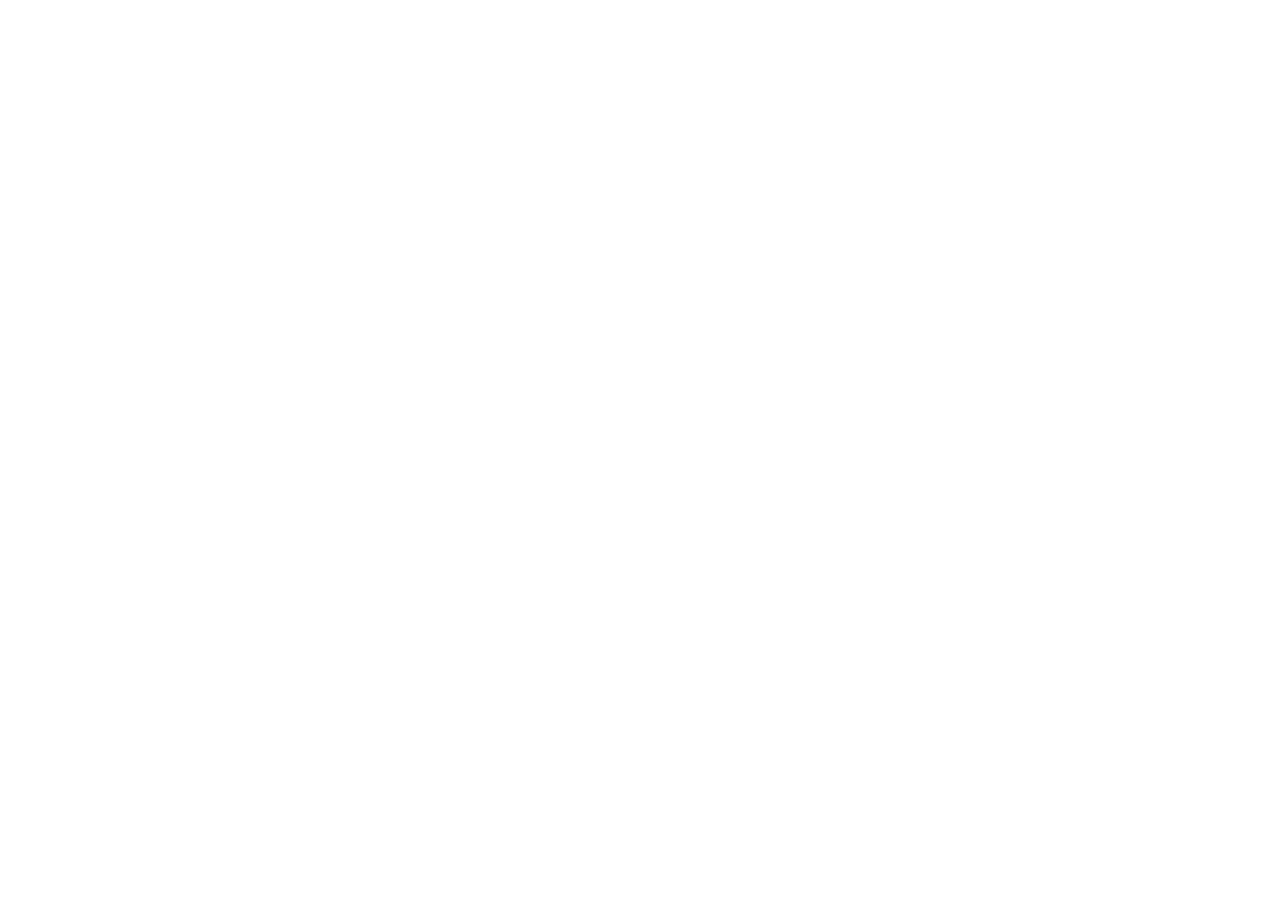
==== index.html @ 5e17927a "init project" ====
<!DOCTYPE html>
<html lang="en">
<head>
    <meta charset="UTF-8">
    <meta http-equiv="X-UA-Compatible" content="IE=edge">
    <meta name="viewport" content="width=device-width, initial-scale=1.0">
    <title>后台主页</title>
</head>
<body>
    
</body>
</html>
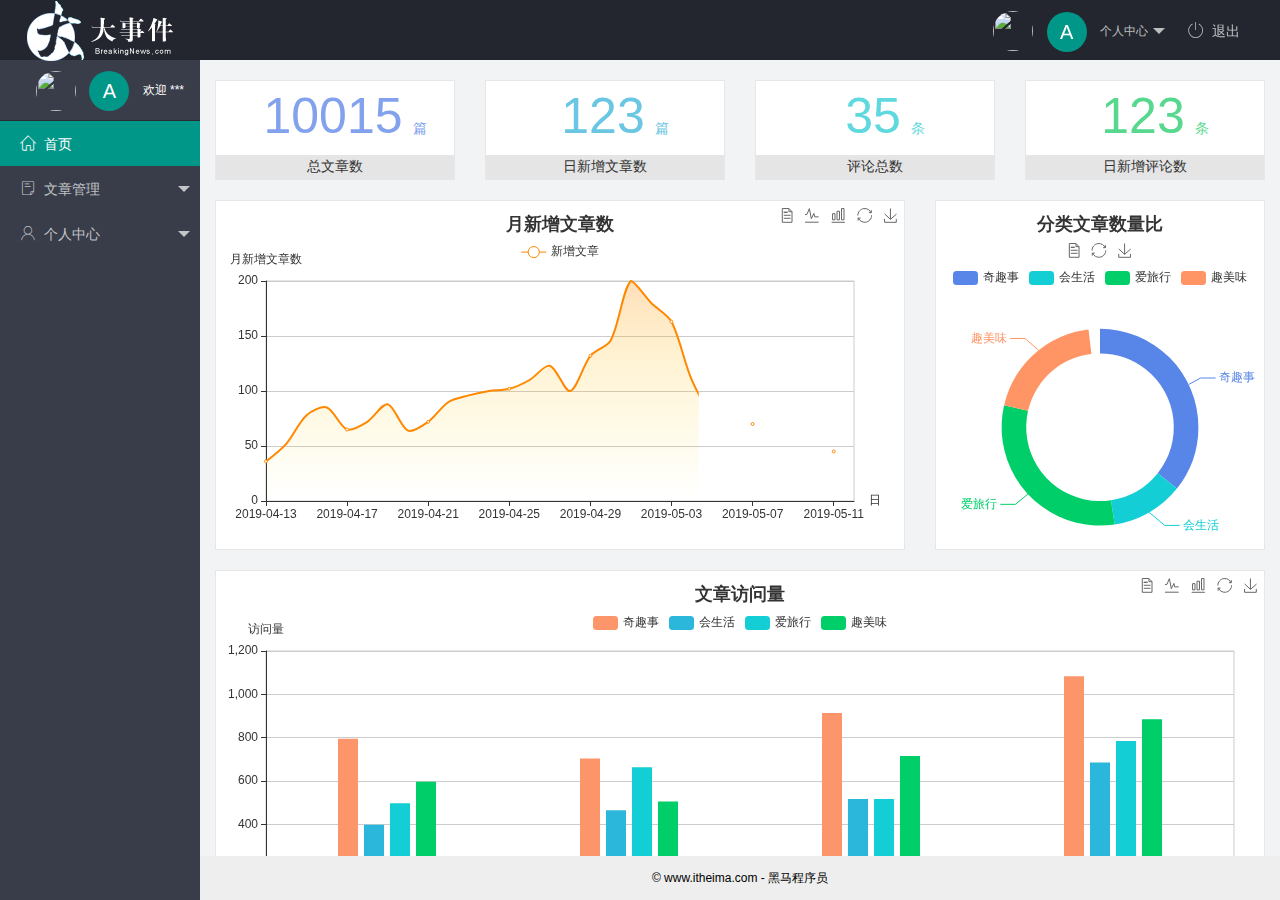
==== commit badbf81e: "!" ====
--- a/index.html
+++ b/index.html
@@ -5,8 +5,100 @@
     <meta http-equiv="X-UA-Compatible" content="IE=edge">
     <meta name="viewport" content="width=device-width, initial-scale=1.0">
     <title>后台主页</title>
+        <!-- 导入 layui 的样式表 -->
+        <link rel="stylesheet" href="/assets/lib/layui/css/layui.css" />
+        <!-- 导入第三方图标库 -->
+        <link rel="stylesheet" href="/assets/fonts/iconfont.css" />
+        <!-- 导入自己的样式表 -->
+        <link rel="stylesheet" href="/assets/css/index.css" />
 </head>
-<body>
-    
-</body>
+<body class="layui-layout-body">
+    <div class="layui-layout layui-layout-admin">
+      <div class="layui-header">
+        <div class="layui-logo">
+          <img src="/assets/images/logo.png" alt="" />
+        </div>
+        <!-- 头部区域（可配合layui已有的水平导航） -->
+        <ul class="layui-nav layui-layout-right">
+          <li class="layui-nav-item">
+            <a href="javascript:;" class="userinfo">
+              <img src="http://t.cn/RCzsdCq" class="layui-nav-img" />
+              <span class="text-avatar">A</span>
+              个人中心
+            </a>
+            <dl class="layui-nav-child">
+              <dd><a href="">基本资料</a></dd>
+              <dd><a href="">更换头像</a></dd>
+              <dd><a href="">重置密码</a></dd>
+            </dl>
+          </li>
+          <li class="layui-nav-item">
+            <a href=""><span class="iconfont icon-tuichu"></span>退出</a>
+          </li>
+        </ul>
+      </div>
+
+      <div class="layui-side layui-bg-black">
+        <div class="layui-side-scroll">
+          <div class="userinfo">
+            <img src="http://t.cn/RCzsdCq" class="layui-nav-img" />
+            <span class="text-avatar">A</span>
+            <span id="welcome">欢迎 ***</span>
+          </div>
+          <!-- 左侧导航区域（可配合layui已有的垂直导航） -->
+          <ul class="layui-nav layui-nav-tree" lay-shrink="all">
+            <li class="layui-nav-item layui-this">
+              <a href="/home/dashboard.html" target="fm"><span class="iconfont icon-home"></span>首页</a>
+            </li>
+            <li class="layui-nav-item">
+              <a class="" href="javascript:;"><span class="iconfont icon-16"></span>文章管理</a>
+              <dl class="layui-nav-child">
+                <dd>
+                  <a href="javascript:;"><i class="layui-icon layui-icon-app"></i>文章类别</a>
+                </dd>
+                <dd>
+                  <a href="javascript:;"><i class="layui-icon layui-icon-app"></i>文章列表</a>
+                </dd>
+                <dd>
+                  <a href="javascript:;"><i class="layui-icon layui-icon-app"></i>发布文章</a>
+                </dd>
+              </dl>
+            </li>
+            <li class="layui-nav-item">
+              <a href="javascript:;"><span class="iconfont icon-user"></span>个人中心</a>
+              <dl class="layui-nav-child">
+                <dd>
+                  <a href="javascript:;"><i class="layui-icon layui-icon-app"></i>基本资料</a>
+                </dd>
+                <dd>
+                  <a href="javascript:;"><i class="layui-icon layui-icon-app"></i>更换头像</a>
+                </dd>
+                <dd>
+                  <a href="javascript:;"><i class="layui-icon layui-icon-app"></i>重置密码</a>
+                </dd>
+              </dl>
+            </li>
+          </ul>
+        </div>
+      </div>
+
+      <div class="layui-body">
+        <!-- 内容主体区域 -->
+        <iframe name="fm" src="/home/dashboard.html" frameborder="0"></iframe>
+      </div>
+
+      <div class="layui-footer">
+        <!-- 底部固定区域 -->
+        © www.itheima.com - 黑马程序员
+      </div>
+    </div>
+    <!-- 导入 layui 的JS文件 -->
+    <script src="/assets/lib/layui/layui.all.js"></script>
+        <!-- 导入 jQuery -->
+        <script src="/assets/lib/jquery.js"></script>
+        <!-- 导入自己封装的 baseAPI -->
+        <script src="/assets/js/baseAPI.js"></script>
+        <!-- 导入自己的 js 文件 -->
+        <script src="/assets/js/index.js"></script>
+  </body>
 </html>--- a/assets/lib/layui/css/layui.css
+++ b/assets/lib/layui/css/layui.css
@@ -0,0 +1,2 @@
+/** layui-v2.5.5 MIT License By https://www.layui.com */
+ .layui-inline,img{display:inline-block;vertical-align:middle}h1,h2,h3,h4,h5,h6{font-weight:400}.layui-edge,.layui-header,.layui-inline,.layui-main{position:relative}.layui-body,.layui-edge,.layui-elip{overflow:hidden}.layui-btn,.layui-edge,.layui-inline,img{vertical-align:middle}.layui-btn,.layui-disabled,.layui-icon,.layui-unselect{-moz-user-select:none;-webkit-user-select:none;-ms-user-select:none}.layui-elip,.layui-form-checkbox span,.layui-form-pane .layui-form-label{text-overflow:ellipsis;white-space:nowrap}.layui-breadcrumb,.layui-tree-btnGroup{visibility:hidden}blockquote,body,button,dd,div,dl,dt,form,h1,h2,h3,h4,h5,h6,input,li,ol,p,pre,td,textarea,th,ul{margin:0;padding:0;-webkit-tap-highlight-color:rgba(0,0,0,0)}a:active,a:hover{outline:0}img{border:none}li{list-style:none}table{border-collapse:collapse;border-spacing:0}h4,h5,h6{font-size:100%}button,input,optgroup,option,select,textarea{font-family:inherit;font-size:inherit;font-style:inherit;font-weight:inherit;outline:0}pre{white-space:pre-wrap;white-space:-moz-pre-wrap;white-space:-pre-wrap;white-space:-o-pre-wrap;word-wrap:break-word}body{line-height:24px;font:14px Helvetica Neue,Helvetica,PingFang SC,Tahoma,Arial,sans-serif}hr{height:1px;margin:10px 0;border:0;clear:both}a{color:#333;text-decoration:none}a:hover{color:#777}a cite{font-style:normal;*cursor:pointer}.layui-border-box,.layui-border-box *{box-sizing:border-box}.layui-box,.layui-box *{box-sizing:content-box}.layui-clear{clear:both;*zoom:1}.layui-clear:after{content:'\20';clear:both;*zoom:1;display:block;height:0}.layui-inline{*display:inline;*zoom:1}.layui-edge{display:inline-block;width:0;height:0;border-width:6px;border-style:dashed;border-color:transparent}.layui-edge-top{top:-4px;border-bottom-color:#999;border-bottom-style:solid}.layui-edge-right{border-left-color:#999;border-left-style:solid}.layui-edge-bottom{top:2px;border-top-color:#999;border-top-style:solid}.layui-edge-left{border-right-color:#999;border-right-style:solid}.layui-disabled,.layui-disabled:hover{color:#d2d2d2!important;cursor:not-allowed!important}.layui-circle{border-radius:100%}.layui-show{display:block!important}.layui-hide{display:none!important}@font-face{font-family:layui-icon;src:url(../font/iconfont.eot?v=250);src:url(../font/iconfont.eot?v=250#iefix) format('embedded-opentype'),url(../font/iconfont.woff2?v=250) format('woff2'),url(../font/iconfont.woff?v=250) format('woff'),url(../font/iconfont.ttf?v=250) format('truetype'),url(../font/iconfont.svg?v=250#layui-icon) format('svg')}.layui-icon{font-family:layui-icon!important;font-size:16px;font-style:normal;-webkit-font-smoothing:antialiased;-moz-osx-font-smoothing:grayscale}.layui-icon-reply-fill:before{content:"\e611"}.layui-icon-set-fill:before{content:"\e614"}.layui-icon-menu-fill:before{content:"\e60f"}.layui-icon-search:before{content:"\e615"}.layui-icon-share:before{content:"\e641"}.layui-icon-set-sm:before{content:"\e620"}.layui-icon-engine:before{content:"\e628"}.layui-icon-close:before{content:"\1006"}.layui-icon-close-fill:before{content:"\1007"}.layui-icon-chart-screen:before{content:"\e629"}.layui-icon-star:before{content:"\e600"}.layui-icon-circle-dot:before{content:"\e617"}.layui-icon-chat:before{content:"\e606"}.layui-icon-release:before{content:"\e609"}.layui-icon-list:before{content:"\e60a"}.layui-icon-chart:before{content:"\e62c"}.layui-icon-ok-circle:before{content:"\1005"}.layui-icon-layim-theme:before{content:"\e61b"}.layui-icon-table:before{content:"\e62d"}.layui-icon-right:before{content:"\e602"}.layui-icon-left:before{content:"\e603"}.layui-icon-cart-simple:before{content:"\e698"}.layui-icon-face-cry:before{content:"\e69c"}.layui-icon-face-smile:before{content:"\e6af"}.layui-icon-survey:before{content:"\e6b2"}.layui-icon-tree:before{content:"\e62e"}.layui-icon-upload-circle:before{content:"\e62f"}.layui-icon-add-circle:before{content:"\e61f"}.layui-icon-download-circle:before{content:"\e601"}.layui-icon-templeate-1:before{content:"\e630"}.layui-icon-util:before{content:"\e631"}.layui-icon-face-surprised:before{content:"\e664"}.layui-icon-edit:before{content:"\e642"}.layui-icon-speaker:before{content:"\e645"}.layui-icon-down:before{content:"\e61a"}.layui-icon-file:before{content:"\e621"}.layui-icon-layouts:before{content:"\e632"}.layui-icon-rate-half:before{content:"\e6c9"}.layui-icon-add-circle-fine:before{content:"\e608"}.layui-icon-prev-circle:before{content:"\e633"}.layui-icon-read:before{content:"\e705"}.layui-icon-404:before{content:"\e61c"}.layui-icon-carousel:before{content:"\e634"}.layui-icon-help:before{content:"\e607"}.layui-icon-code-circle:before{content:"\e635"}.layui-icon-water:before{content:"\e636"}.layui-icon-username:before{content:"\e66f"}.layui-icon-find-fill:before{content:"\e670"}.layui-icon-about:before{content:"\e60b"}.layui-icon-location:before{content:"\e715"}.layui-icon-up:before{content:"\e619"}.layui-icon-pause:before{content:"\e651"}.layui-icon-date:before{content:"\e637"}.layui-icon-layim-uploadfile:before{content:"\e61d"}.layui-icon-delete:before{content:"\e640"}.layui-icon-play:before{content:"\e652"}.layui-icon-top:before{content:"\e604"}.layui-icon-friends:before{content:"\e612"}.layui-icon-refresh-3:before{content:"\e9aa"}.layui-icon-ok:before{content:"\e605"}.layui-icon-layer:before{content:"\e638"}.layui-icon-face-smile-fine:before{content:"\e60c"}.layui-icon-dollar:before{content:"\e659"}.layui-icon-group:before{content:"\e613"}.layui-icon-layim-download:before{content:"\e61e"}.layui-icon-picture-fine:before{content:"\e60d"}.layui-icon-link:before{content:"\e64c"}.layui-icon-diamond:before{content:"\e735"}.layui-icon-log:before{content:"\e60e"}.layui-icon-rate-solid:before{content:"\e67a"}.layui-icon-fonts-del:before{content:"\e64f"}.layui-icon-unlink:before{content:"\e64d"}.layui-icon-fonts-clear:before{content:"\e639"}.layui-icon-triangle-r:before{content:"\e623"}.layui-icon-circle:before{content:"\e63f"}.layui-icon-radio:before{content:"\e643"}.layui-icon-align-center:before{content:"\e647"}.layui-icon-align-right:before{content:"\e648"}.layui-icon-align-left:before{content:"\e649"}.layui-icon-loading-1:before{content:"\e63e"}.layui-icon-return:before{content:"\e65c"}.layui-icon-fonts-strong:before{content:"\e62b"}.layui-icon-upload:before{content:"\e67c"}.layui-icon-dialogue:before{content:"\e63a"}.layui-icon-video:before{content:"\e6ed"}.layui-icon-headset:before{content:"\e6fc"}.layui-icon-cellphone-fine:before{content:"\e63b"}.layui-icon-add-1:before{content:"\e654"}.layui-icon-face-smile-b:before{content:"\e650"}.layui-icon-fonts-html:before{content:"\e64b"}.layui-icon-form:before{content:"\e63c"}.layui-icon-cart:before{content:"\e657"}.layui-icon-camera-fill:before{content:"\e65d"}.layui-icon-tabs:before{content:"\e62a"}.layui-icon-fonts-code:before{content:"\e64e"}.layui-icon-fire:before{content:"\e756"}.layui-icon-set:before{content:"\e716"}.layui-icon-fonts-u:before{content:"\e646"}.layui-icon-triangle-d:before{content:"\e625"}.layui-icon-tips:before{content:"\e702"}.layui-icon-picture:before{content:"\e64a"}.layui-icon-more-vertical:before{content:"\e671"}.layui-icon-flag:before{content:"\e66c"}.layui-icon-loading:before{content:"\e63d"}.layui-icon-fonts-i:before{content:"\e644"}.layui-icon-refresh-1:before{content:"\e666"}.layui-icon-rmb:before{content:"\e65e"}.layui-icon-home:before{content:"\e68e"}.layui-icon-user:before{content:"\e770"}.layui-icon-notice:before{content:"\e667"}.layui-icon-login-weibo:before{content:"\e675"}.layui-icon-voice:before{content:"\e688"}.layui-icon-upload-drag:before{content:"\e681"}.layui-icon-login-qq:before{content:"\e676"}.layui-icon-snowflake:before{content:"\e6b1"}.layui-icon-file-b:before{content:"\e655"}.layui-icon-template:before{content:"\e663"}.layui-icon-auz:before{content:"\e672"}.layui-icon-console:before{content:"\e665"}.layui-icon-app:before{content:"\e653"}.layui-icon-prev:before{content:"\e65a"}.layui-icon-website:before{content:"\e7ae"}.layui-icon-next:before{content:"\e65b"}.layui-icon-component:before{content:"\e857"}.layui-icon-more:before{content:"\e65f"}.layui-icon-login-wechat:before{content:"\e677"}.layui-icon-shrink-right:before{content:"\e668"}.layui-icon-spread-left:before{content:"\e66b"}.layui-icon-camera:before{content:"\e660"}.layui-icon-note:before{content:"\e66e"}.layui-icon-refresh:before{content:"\e669"}.layui-icon-female:before{content:"\e661"}.layui-icon-male:before{content:"\e662"}.layui-icon-password:before{content:"\e673"}.layui-icon-senior:before{content:"\e674"}.layui-icon-theme:before{content:"\e66a"}.layui-icon-tread:before{content:"\e6c5"}.layui-icon-praise:before{content:"\e6c6"}.layui-icon-star-fill:before{content:"\e658"}.layui-icon-rate:before{content:"\e67b"}.layui-icon-template-1:before{content:"\e656"}.layui-icon-vercode:before{content:"\e679"}.layui-icon-cellphone:before{content:"\e678"}.layui-icon-screen-full:before{content:"\e622"}.layui-icon-screen-restore:before{content:"\e758"}.layui-icon-cols:before{content:"\e610"}.layui-icon-export:before{content:"\e67d"}.layui-icon-print:before{content:"\e66d"}.layui-icon-slider:before{content:"\e714"}.layui-icon-addition:before{content:"\e624"}.layui-icon-subtraction:before{content:"\e67e"}.layui-icon-service:before{content:"\e626"}.layui-icon-transfer:before{content:"\e691"}.layui-main{width:1140px;margin:0 auto}.layui-header{z-index:1000;height:60px}.layui-header a:hover{transition:all .5s;-webkit-transition:all .5s}.layui-side{position:fixed;left:0;top:0;bottom:0;z-index:999;width:200px;overflow-x:hidden}.layui-side-scroll{position:relative;width:220px;height:100%;overflow-x:hidden}.layui-body{position:absolute;left:200px;right:0;top:0;bottom:0;z-index:998;width:auto;overflow-y:auto;box-sizing:border-box}.layui-layout-body{overflow:hidden}.layui-layout-admin .layui-header{background-color:#23262E}.layui-layout-admin .layui-side{top:60px;width:200px;overflow-x:hidden}.layui-layout-admin .layui-body{position:fixed;top:60px;bottom:44px}.layui-layout-admin .layui-main{width:auto;margin:0 15px}.layui-layout-admin .layui-footer{position:fixed;left:200px;right:0;bottom:0;height:44px;line-height:44px;padding:0 15px;background-color:#eee}.layui-layout-admin .layui-logo{position:absolute;left:0;top:0;width:200px;height:100%;line-height:60px;text-align:center;color:#009688;font-size:16px}.layui-layout-admin .layui-header .layui-nav{background:0 0}.layui-layout-left{position:absolute!important;left:200px;top:0}.layui-layout-right{position:absolute!important;right:0;top:0}.layui-container{position:relative;margin:0 auto;padding:0 15px;box-sizing:border-box}.layui-fluid{position:relative;margin:0 auto;padding:0 15px}.layui-row:after,.layui-row:before{content:'';display:block;clear:both}.layui-col-lg1,.layui-col-lg10,.layui-col-lg11,.layui-col-lg12,.layui-col-lg2,.layui-col-lg3,.layui-col-lg4,.layui-col-lg5,.layui-col-lg6,.layui-col-lg7,.layui-col-lg8,.layui-col-lg9,.layui-col-md1,.layui-col-md10,.layui-col-md11,.layui-col-md12,.layui-col-md2,.layui-col-md3,.layui-col-md4,.layui-col-md5,.layui-col-md6,.layui-col-md7,.layui-col-md8,.layui-col-md9,.layui-col-sm1,.layui-col-sm10,.layui-col-sm11,.layui-col-sm12,.layui-col-sm2,.layui-col-sm3,.layui-col-sm4,.layui-col-sm5,.layui-col-sm6,.layui-col-sm7,.layui-col-sm8,.layui-col-sm9,.layui-col-xs1,.layui-col-xs10,.layui-col-xs11,.layui-col-xs12,.layui-col-xs2,.layui-col-xs3,.layui-col-xs4,.layui-col-xs5,.layui-col-xs6,.layui-col-xs7,.layui-col-xs8,.layui-col-xs9{position:relative;display:block;box-sizing:border-box}.layui-col-xs1,.layui-col-xs10,.layui-col-xs11,.layui-col-xs12,.layui-col-xs2,.layui-col-xs3,.layui-col-xs4,.layui-col-xs5,.layui-col-xs6,.layui-col-xs7,.layui-col-xs8,.layui-col-xs9{float:left}.layui-col-xs1{width:8.33333333%}.layui-col-xs2{width:16.66666667%}.layui-col-xs3{width:25%}.layui-col-xs4{width:33.33333333%}.layui-col-xs5{width:41.66666667%}.layui-col-xs6{width:50%}.layui-col-xs7{width:58.33333333%}.layui-col-xs8{width:66.66666667%}.layui-col-xs9{width:75%}.layui-col-xs10{width:83.33333333%}.layui-col-xs11{width:91.66666667%}.layui-col-xs12{width:100%}.layui-col-xs-offset1{margin-left:8.33333333%}.layui-col-xs-offset2{margin-left:16.66666667%}.layui-col-xs-offset3{margin-left:25%}.layui-col-xs-offset4{margin-left:33.33333333%}.layui-col-xs-offset5{margin-left:41.66666667%}.layui-col-xs-offset6{margin-left:50%}.layui-col-xs-offset7{margin-left:58.33333333%}.layui-col-xs-offset8{margin-left:66.66666667%}.layui-col-xs-offset9{margin-left:75%}.layui-col-xs-offset10{margin-left:83.33333333%}.layui-col-xs-offset11{margin-left:91.66666667%}.layui-col-xs-offset12{margin-left:100%}@media screen and (max-width:768px){.layui-hide-xs{display:none!important}.layui-show-xs-block{display:block!important}.layui-show-xs-inline{display:inline!important}.layui-show-xs-inline-block{display:inline-block!important}}@media screen and (min-width:768px){.layui-container{width:750px}.layui-hide-sm{display:none!important}.layui-show-sm-block{display:block!important}.layui-show-sm-inline{display:inline!important}.layui-show-sm-inline-block{display:inline-block!important}.layui-col-sm1,.layui-col-sm10,.layui-col-sm11,.layui-col-sm12,.layui-col-sm2,.layui-col-sm3,.layui-col-sm4,.layui-col-sm5,.layui-col-sm6,.layui-col-sm7,.layui-col-sm8,.layui-col-sm9{float:left}.layui-col-sm1{width:8.33333333%}.layui-col-sm2{width:16.66666667%}.layui-col-sm3{width:25%}.layui-col-sm4{width:33.33333333%}.layui-col-sm5{width:41.66666667%}.layui-col-sm6{width:50%}.layui-col-sm7{width:58.33333333%}.layui-col-sm8{width:66.66666667%}.layui-col-sm9{width:75%}.layui-col-sm10{width:83.33333333%}.layui-col-sm11{width:91.66666667%}.layui-col-sm12{width:100%}.layui-col-sm-offset1{margin-left:8.33333333%}.layui-col-sm-offset2{margin-left:16.66666667%}.layui-col-sm-offset3{margin-left:25%}.layui-col-sm-offset4{margin-left:33.33333333%}.layui-col-sm-offset5{margin-left:41.66666667%}.layui-col-sm-offset6{margin-left:50%}.layui-col-sm-offset7{margin-left:58.33333333%}.layui-col-sm-offset8{margin-left:66.66666667%}.layui-col-sm-offset9{margin-left:75%}.layui-col-sm-offset10{margin-left:83.33333333%}.layui-col-sm-offset11{margin-left:91.66666667%}.layui-col-sm-offset12{margin-left:100%}}@media screen and (min-width:992px){.layui-container{width:970px}.layui-hide-md{display:none!important}.layui-show-md-block{display:block!important}.layui-show-md-inline{display:inline!important}.layui-show-md-inline-block{display:inline-block!important}.layui-col-md1,.layui-col-md10,.layui-col-md11,.layui-col-md12,.layui-col-md2,.layui-col-md3,.layui-col-md4,.layui-col-md5,.layui-col-md6,.layui-col-md7,.layui-col-md8,.layui-col-md9{float:left}.layui-col-md1{width:8.33333333%}.layui-col-md2{width:16.66666667%}.layui-col-md3{width:25%}.layui-col-md4{width:33.33333333%}.layui-col-md5{width:41.66666667%}.layui-col-md6{width:50%}.layui-col-md7{width:58.33333333%}.layui-col-md8{width:66.66666667%}.layui-col-md9{width:75%}.layui-col-md10{width:83.33333333%}.layui-col-md11{width:91.66666667%}.layui-col-md12{width:100%}.layui-col-md-offset1{margin-left:8.33333333%}.layui-col-md-offset2{margin-left:16.66666667%}.layui-col-md-offset3{margin-left:25%}.layui-col-md-offset4{margin-left:33.33333333%}.layui-col-md-offset5{margin-left:41.66666667%}.layui-col-md-offset6{margin-left:50%}.layui-col-md-offset7{margin-left:58.33333333%}.layui-col-md-offset8{margin-left:66.66666667%}.layui-col-md-offset9{margin-left:75%}.layui-col-md-offset10{margin-left:83.33333333%}.layui-col-md-offset11{margin-left:91.66666667%}.layui-col-md-offset12{margin-left:100%}}@media screen and (min-width:1200px){.layui-container{width:1170px}.layui-hide-lg{display:none!important}.layui-show-lg-block{display:block!important}.layui-show-lg-inline{display:inline!important}.layui-show-lg-inline-block{display:inline-block!important}.layui-col-lg1,.layui-col-lg10,.layui-col-lg11,.layui-col-lg12,.layui-col-lg2,.layui-col-lg3,.layui-col-lg4,.layui-col-lg5,.layui-col-lg6,.layui-col-lg7,.layui-col-lg8,.layui-col-lg9{float:left}.layui-col-lg1{width:8.33333333%}.layui-col-lg2{width:16.66666667%}.layui-col-lg3{width:25%}.layui-col-lg4{width:33.33333333%}.layui-col-lg5{width:41.66666667%}.layui-col-lg6{width:50%}.layui-col-lg7{width:58.33333333%}.layui-col-lg8{width:66.66666667%}.layui-col-lg9{width:75%}.layui-col-lg10{width:83.33333333%}.layui-col-lg11{width:91.66666667%}.layui-col-lg12{width:100%}.layui-col-lg-offset1{margin-left:8.33333333%}.layui-col-lg-offset2{margin-left:16.66666667%}.layui-col-lg-offset3{margin-left:25%}.layui-col-lg-offset4{margin-left:33.33333333%}.layui-col-lg-offset5{margin-left:41.66666667%}.layui-col-lg-offset6{margin-left:50%}.layui-col-lg-offset7{margin-left:58.33333333%}.layui-col-lg-offset8{margin-left:66.66666667%}.layui-col-lg-offset9{margin-left:75%}.layui-col-lg-offset10{margin-left:83.33333333%}.layui-col-lg-offset11{margin-left:91.66666667%}.layui-col-lg-offset12{margin-left:100%}}.layui-col-space1{margin:-.5px}.layui-col-space1>*{padding:.5px}.layui-col-space3{margin:-1.5px}.layui-col-space3>*{padding:1.5px}.layui-col-space5{margin:-2.5px}.layui-col-space5>*{padding:2.5px}.layui-col-space8{margin:-3.5px}.layui-col-space8>*{padding:3.5px}.layui-col-space10{margin:-5px}.layui-col-space10>*{padding:5px}.layui-col-space12{margin:-6px}.layui-col-space12>*{padding:6px}.layui-col-space15{margin:-7.5px}.layui-col-space15>*{padding:7.5px}.layui-col-space18{margin:-9px}.layui-col-space18>*{padding:9px}.layui-col-space20{margin:-10px}.layui-col-space20>*{padding:10px}.layui-col-space22{margin:-11px}.layui-col-space22>*{padding:11px}.layui-col-space25{margin:-12.5px}.layui-col-space25>*{padding:12.5px}.layui-col-space30{margin:-15px}.layui-col-space30>*{padding:15px}.layui-btn,.layui-input,.layui-select,.layui-textarea,.layui-upload-button{outline:0;-webkit-appearance:none;transition:all .3s;-webkit-transition:all .3s;box-sizing:border-box}.layui-elem-quote{margin-bottom:10px;padding:15px;line-height:22px;border-left:5px solid #009688;border-radius:0 2px 2px 0;background-color:#f2f2f2}.layui-quote-nm{border-style:solid;border-width:1px 1px 1px 5px;background:0 0}.layui-elem-field{margin-bottom:10px;padding:0;border-width:1px;border-style:solid}.layui-elem-field legend{margin-left:20px;padding:0 10px;font-size:20px;font-weight:300}.layui-field-title{margin:10px 0 20px;border-width:1px 0 0}.layui-field-box{padding:10px 15px}.layui-field-title .layui-field-box{padding:10px 0}.layui-progress{position:relative;height:6px;border-radius:20px;background-color:#e2e2e2}.layui-progress-bar{position:absolute;left:0;top:0;width:0;max-width:100%;height:6px;border-radius:20px;text-align:right;background-color:#5FB878;transition:all .3s;-webkit-transition:all .3s}.layui-progress-big,.layui-progress-big .layui-progress-bar{height:18px;line-height:18px}.layui-progress-text{position:relative;top:-20px;line-height:18px;font-size:12px;color:#666}.layui-progress-big .layui-progress-text{position:static;padding:0 10px;color:#fff}.layui-collapse{border-width:1px;border-style:solid;border-radius:2px}.layui-colla-content,.layui-colla-item{border-top-width:1px;border-top-style:solid}.layui-colla-item:first-child{border-top:none}.layui-colla-title{position:relative;height:42px;line-height:42px;padding:0 15px 0 35px;color:#333;background-color:#f2f2f2;cursor:pointer;font-size:14px;overflow:hidden}.layui-colla-content{display:none;padding:10px 15px;line-height:22px;color:#666}.layui-colla-icon{position:absolute;left:15px;top:0;font-size:14px}.layui-card{margin-bottom:15px;border-radius:2px;background-color:#fff;box-shadow:0 1px 2px 0 rgba(0,0,0,.05)}.layui-card:last-child{margin-bottom:0}.layui-card-header{position:relative;height:42px;line-height:42px;padding:0 15px;border-bottom:1px solid #f6f6f6;color:#333;border-radius:2px 2px 0 0;font-size:14px}.layui-bg-black,.layui-bg-blue,.layui-bg-cyan,.layui-bg-green,.layui-bg-orange,.layui-bg-red{color:#fff!important}.layui-card-body{position:relative;padding:10px 15px;line-height:24px}.layui-card-body[pad15]{padding:15px}.layui-card-body[pad20]{padding:20px}.layui-card-body .layui-table{margin:5px 0}.layui-card .layui-tab{margin:0}.layui-panel-window{position:relative;padding:15px;border-radius:0;border-top:5px solid #E6E6E6;background-color:#fff}.layui-auxiliar-moving{position:fixed;left:0;right:0;top:0;bottom:0;width:100%;height:100%;background:0 0;z-index:9999999999}.layui-form-label,.layui-form-mid,.layui-form-select,.layui-input-block,.layui-input-inline,.layui-textarea{position:relative}.layui-bg-red{background-color:#FF5722!important}.layui-bg-orange{background-color:#FFB800!important}.layui-bg-green{background-color:#009688!important}.layui-bg-cyan{background-color:#2F4056!important}.layui-bg-blue{background-color:#1E9FFF!important}.layui-bg-black{background-color:#393D49!important}.layui-bg-gray{background-color:#eee!important;color:#666!important}.layui-badge-rim,.layui-colla-content,.layui-colla-item,.layui-collapse,.layui-elem-field,.layui-form-pane .layui-form-item[pane],.layui-form-pane .layui-form-label,.layui-input,.layui-layedit,.layui-layedit-tool,.layui-quote-nm,.layui-select,.layui-tab-bar,.layui-tab-card,.layui-tab-title,.layui-tab-title .layui-this:after,.layui-textarea{border-color:#e6e6e6}.layui-timeline-item:before,hr{background-color:#e6e6e6}.layui-text{line-height:22px;font-size:14px;color:#666}.layui-text h1,.layui-text h2,.layui-text h3{font-weight:500;color:#333}.layui-text h1{font-size:30px}.layui-text h2{font-size:24px}.layui-text h3{font-size:18px}.layui-text a:not(.layui-btn){color:#01AAED}.layui-text a:not(.layui-btn):hover{text-decoration:underline}.layui-text ul{padding:5px 0 5px 15px}.layui-text ul li{margin-top:5px;list-style-type:disc}.layui-text em,.layui-word-aux{color:#999!important;padding:0 5px!important}.layui-btn{display:inline-block;height:38px;line-height:38px;padding:0 18px;background-color:#009688;color:#fff;white-space:nowrap;text-align:center;font-size:14px;border:none;border-radius:2px;cursor:pointer}.layui-btn:hover{opacity:.8;filter:alpha(opacity=80);color:#fff}.layui-btn:active{opacity:1;filter:alpha(opacity=100)}.layui-btn+.layui-btn{margin-left:10px}.layui-btn-container{font-size:0}.layui-btn-container .layui-btn{margin-right:10px;margin-bottom:10px}.layui-btn-container .layui-btn+.layui-btn{margin-left:0}.layui-table .layui-btn-container .layui-btn{margin-bottom:9px}.layui-btn-radius{border-radius:100px}.layui-btn .layui-icon{margin-right:3px;font-size:18px;vertical-align:bottom;vertical-align:middle\9}.layui-btn-primary{border:1px solid #C9C9C9;background-color:#fff;color:#555}.layui-btn-primary:hover{border-color:#009688;color:#333}.layui-btn-normal{background-color:#1E9FFF}.layui-btn-warm{background-color:#FFB800}.layui-btn-danger{background-color:#FF5722}.layui-btn-checked{background-color:#5FB878}.layui-btn-disabled,.layui-btn-disabled:active,.layui-btn-disabled:hover{border:1px solid #e6e6e6;background-color:#FBFBFB;color:#C9C9C9;cursor:not-allowed;opacity:1}.layui-btn-lg{height:44px;line-height:44px;padding:0 25px;font-size:16px}.layui-btn-sm{height:30px;line-height:30px;padding:0 10px;font-size:12px}.layui-btn-sm i{font-size:16px!important}.layui-btn-xs{height:22px;line-height:22px;padding:0 5px;font-size:12px}.layui-btn-xs i{font-size:14px!important}.layui-btn-group{display:inline-block;vertical-align:middle;font-size:0}.layui-btn-group .layui-btn{margin-left:0!important;margin-right:0!important;border-left:1px solid rgba(255,255,255,.5);border-radius:0}.layui-btn-group .layui-btn-primary{border-left:none}.layui-btn-group .layui-btn-primary:hover{border-color:#C9C9C9;color:#009688}.layui-btn-group .layui-btn:first-child{border-left:none;border-radius:2px 0 0 2px}.layui-btn-group .layui-btn-primary:first-child{border-left:1px solid #c9c9c9}.layui-btn-group .layui-btn:last-child{border-radius:0 2px 2px 0}.layui-btn-group .layui-btn+.layui-btn{margin-left:0}.layui-btn-group+.layui-btn-group{margin-left:10px}.layui-btn-fluid{width:100%}.layui-input,.layui-select,.layui-textarea{height:38px;line-height:1.3;line-height:38px\9;border-width:1px;border-style:solid;background-color:#fff;border-radius:2px}.layui-input::-webkit-input-placeholder,.layui-select::-webkit-input-placeholder,.layui-textarea::-webkit-input-placeholder{line-height:1.3}.layui-input,.layui-textarea{display:block;width:100%;padding-left:10px}.layui-input:hover,.layui-textarea:hover{border-color:#D2D2D2!important}.layui-input:focus,.layui-textarea:focus{border-color:#C9C9C9!important}.layui-textarea{min-height:100px;height:auto;line-height:20px;padding:6px 10px;resize:vertical}.layui-select{padding:0 10px}.layui-form input[type=checkbox],.layui-form input[type=radio],.layui-form select{display:none}.layui-form [lay-ignore]{display:initial}.layui-form-item{margin-bottom:15px;clear:both;*zoom:1}.layui-form-item:after{content:'\20';clear:both;*zoom:1;display:block;height:0}.layui-form-label{float:left;display:block;padding:9px 15px;width:80px;font-weight:400;line-height:20px;text-align:right}.layui-form-label-col{display:block;float:none;padding:9px 0;line-height:20px;text-align:left}.layui-form-item .layui-inline{margin-bottom:5px;margin-right:10px}.layui-input-block{margin-left:110px;min-height:36px}.layui-input-inline{display:inline-block;vertical-align:middle}.layui-form-item .layui-input-inline{float:left;width:190px;margin-right:10px}.layui-form-text .layui-input-inline{width:auto}.layui-form-mid{float:left;display:block;padding:9px 0!important;line-height:20px;margin-right:10px}.layui-form-danger+.layui-form-select .layui-input,.layui-form-danger:focus{border-color:#FF5722!important}.layui-form-select .layui-input{padding-right:30px;cursor:pointer}.layui-form-select .layui-edge{position:absolute;right:10px;top:50%;margin-top:-3px;cursor:pointer;border-width:6px;border-top-color:#c2c2c2;border-top-style:solid;transition:all .3s;-webkit-transition:all .3s}.layui-form-select dl{display:none;position:absolute;left:0;top:42px;padding:5px 0;z-index:899;min-width:100%;border:1px solid #d2d2d2;max-height:300px;overflow-y:auto;background-color:#fff;border-radius:2px;box-shadow:0 2px 4px rgba(0,0,0,.12);box-sizing:border-box}.layui-form-select dl dd,.layui-form-select dl dt{padding:0 10px;line-height:36px;white-space:nowrap;overflow:hidden;text-overflow:ellipsis}.layui-form-select dl dt{font-size:12px;color:#999}.layui-form-select dl dd{cursor:pointer}.layui-form-select dl dd:hover{background-color:#f2f2f2;-webkit-transition:.5s all;transition:.5s all}.layui-form-select .layui-select-group dd{padding-left:20px}.layui-form-select dl dd.layui-select-tips{padding-left:10px!important;color:#999}.layui-form-select dl dd.layui-this{background-color:#5FB878;color:#fff}.layui-form-checkbox,.layui-form-select dl dd.layui-disabled{background-color:#fff}.layui-form-selected dl{display:block}.layui-form-checkbox,.layui-form-checkbox *,.layui-form-switch{display:inline-block;vertical-align:middle}.layui-form-selected .layui-edge{margin-top:-9px;-webkit-transform:rotate(180deg);transform:rotate(180deg);margin-top:-3px\9}:root .layui-form-selected .layui-edge{margin-top:-9px\0/IE9}.layui-form-selectup dl{top:auto;bottom:42px}.layui-select-none{margin:5px 0;text-align:center;color:#999}.layui-select-disabled .layui-disabled{border-color:#eee!important}.layui-select-disabled .layui-edge{border-top-color:#d2d2d2}.layui-form-checkbox{position:relative;height:30px;line-height:30px;margin-right:10px;padding-right:30px;cursor:pointer;font-size:0;-webkit-transition:.1s linear;transition:.1s linear;box-sizing:border-box}.layui-form-checkbox span{padding:0 10px;height:100%;font-size:14px;border-radius:2px 0 0 2px;background-color:#d2d2d2;color:#fff;overflow:hidden}.layui-form-checkbox:hover span{background-color:#c2c2c2}.layui-form-checkbox i{position:absolute;right:0;top:0;width:30px;height:28px;border:1px solid #d2d2d2;border-left:none;border-radius:0 2px 2px 0;color:#fff;font-size:20px;text-align:center}.layui-form-checkbox:hover i{border-color:#c2c2c2;color:#c2c2c2}.layui-form-checked,.layui-form-checked:hover{border-color:#5FB878}.layui-form-checked span,.layui-form-checked:hover span{background-color:#5FB878}.layui-form-checked i,.layui-form-checked:hover i{color:#5FB878}.layui-form-item .layui-form-checkbox{margin-top:4px}.layui-form-checkbox[lay-skin=primary]{height:auto!important;line-height:normal!important;min-width:18px;min-height:18px;border:none!important;margin-right:0;padding-left:28px;padding-right:0;background:0 0}.layui-form-checkbox[lay-skin=primary] span{padding-left:0;padding-right:15px;line-height:18px;background:0 0;color:#666}.layui-form-checkbox[lay-skin=primary] i{right:auto;left:0;width:16px;height:16px;line-height:16px;border:1px solid #d2d2d2;font-size:12px;border-radius:2px;background-color:#fff;-webkit-transition:.1s linear;transition:.1s linear}.layui-form-checkbox[lay-skin=primary]:hover i{border-color:#5FB878;color:#fff}.layui-form-checked[lay-skin=primary] i{border-color:#5FB878!important;background-color:#5FB878;color:#fff}.layui-checkbox-disbaled[lay-skin=primary] span{background:0 0!important;color:#c2c2c2}.layui-checkbox-disbaled[lay-skin=primary]:hover i{border-color:#d2d2d2}.layui-form-item .layui-form-checkbox[lay-skin=primary]{margin-top:10px}.layui-form-switch{position:relative;height:22px;line-height:22px;min-width:35px;padding:0 5px;margin-top:8px;border:1px solid #d2d2d2;border-radius:20px;cursor:pointer;background-color:#fff;-webkit-transition:.1s linear;transition:.1s linear}.layui-form-switch i{position:absolute;left:5px;top:3px;width:16px;height:16px;border-radius:20px;background-color:#d2d2d2;-webkit-transition:.1s linear;transition:.1s linear}.layui-form-switch em{position:relative;top:0;width:25px;margin-left:21px;padding:0!important;text-align:center!important;color:#999!important;font-style:normal!important;font-size:12px}.layui-form-onswitch{border-color:#5FB878;background-color:#5FB878}.layui-checkbox-disbaled,.layui-checkbox-disbaled i{border-color:#e2e2e2!important}.layui-form-onswitch i{left:100%;margin-left:-21px;background-color:#fff}.layui-form-onswitch em{margin-left:5px;margin-right:21px;color:#fff!important}.layui-checkbox-disbaled span{background-color:#e2e2e2!important}.layui-checkbox-disbaled:hover i{color:#fff!important}[lay-radio]{display:none}.layui-form-radio,.layui-form-radio *{display:inline-block;vertical-align:middle}.layui-form-radio{line-height:28px;margin:6px 10px 0 0;padding-right:10px;cursor:pointer;font-size:0}.layui-form-radio *{font-size:14px}.layui-form-radio>i{margin-right:8px;font-size:22px;color:#c2c2c2}.layui-form-radio>i:hover,.layui-form-radioed>i{color:#5FB878}.layui-radio-disbaled>i{color:#e2e2e2!important}.layui-form-pane .layui-form-label{width:110px;padding:8px 15px;height:38px;line-height:20px;border-width:1px;border-style:solid;border-radius:2px 0 0 2px;text-align:center;background-color:#FBFBFB;overflow:hidden;box-sizing:border-box}.layui-form-pane .layui-input-inline{margin-left:-1px}.layui-form-pane .layui-input-block{margin-left:110px;left:-1px}.layui-form-pane .layui-input{border-radius:0 2px 2px 0}.layui-form-pane .layui-form-text .layui-form-label{float:none;width:100%;border-radius:2px;box-sizing:border-box;text-align:left}.layui-form-pane .layui-form-text .layui-input-inline{display:block;margin:0;top:-1px;clear:both}.layui-form-pane .layui-form-text .layui-input-block{margin:0;left:0;top:-1px}.layui-form-pane .layui-form-text .layui-textarea{min-height:100px;border-radius:0 0 2px 2px}.layui-form-pane .layui-form-checkbox{margin:4px 0 4px 10px}.layui-form-pane .layui-form-radio,.layui-form-pane .layui-form-switch{margin-top:6px;margin-left:10px}.layui-form-pane .layui-form-item[pane]{position:relative;border-width:1px;border-style:solid}.layui-form-pane .layui-form-item[pane] .layui-form-label{position:absolute;left:0;top:0;height:100%;border-width:0 1px 0 0}.layui-form-pane .layui-form-item[pane] .layui-input-inline{margin-left:110px}@media screen and (max-width:450px){.layui-form-item .layui-form-label{text-overflow:ellipsis;overflow:hidden;white-space:nowrap}.layui-form-item .layui-inline{display:block;margin-right:0;margin-bottom:20px;clear:both}.layui-form-item .layui-inline:after{content:'\20';clear:both;display:block;height:0}.layui-form-item .layui-input-inline{display:block;float:none;left:-3px;width:auto;margin:0 0 10px 112px}.layui-form-item .layui-input-inline+.layui-form-mid{margin-left:110px;top:-5px;padding:0}.layui-form-item .layui-form-checkbox{margin-right:5px;margin-bottom:5px}}.layui-layedit{border-width:1px;border-style:solid;border-radius:2px}.layui-layedit-tool{padding:3px 5px;border-bottom-width:1px;border-bottom-style:solid;font-size:0}.layedit-tool-fixed{position:fixed;top:0;border-top:1px solid #e2e2e2}.layui-layedit-tool .layedit-tool-mid,.layui-layedit-tool .layui-icon{display:inline-block;vertical-align:middle;text-align:center;font-size:14px}.layui-layedit-tool .layui-icon{position:relative;width:32px;height:30px;line-height:30px;margin:3px 5px;color:#777;cursor:pointer;border-radius:2px}.layui-layedit-tool .layui-icon:hover{color:#393D49}.layui-layedit-tool .layui-icon:active{color:#000}.layui-layedit-tool .layedit-tool-active{background-color:#e2e2e2;color:#000}.layui-layedit-tool .layui-disabled,.layui-layedit-tool .layui-disabled:hover{color:#d2d2d2;cursor:not-allowed}.layui-layedit-tool .layedit-tool-mid{width:1px;height:18px;margin:0 10px;background-color:#d2d2d2}.layedit-tool-html{width:50px!important;font-size:30px!important}.layedit-tool-b,.layedit-tool-code,.layedit-tool-help{font-size:16px!important}.layedit-tool-d,.layedit-tool-face,.layedit-tool-image,.layedit-tool-unlink{font-size:18px!important}.layedit-tool-image input{position:absolute;font-size:0;left:0;top:0;width:100%;height:100%;opacity:.01;filter:Alpha(opacity=1);cursor:pointer}.layui-layedit-iframe iframe{display:block;width:100%}#LAY_layedit_code{overflow:hidden}.layui-laypage{display:inline-block;*display:inline;*zoom:1;vertical-align:middle;margin:10px 0;font-size:0}.layui-laypage>a:first-child,.layui-laypage>a:first-child em{border-radius:2px 0 0 2px}.layui-laypage>a:last-child,.layui-laypage>a:last-child em{border-radius:0 2px 2px 0}.layui-laypage>:first-child{margin-left:0!important}.layui-laypage>:last-child{margin-right:0!important}.layui-laypage a,.layui-laypage button,.layui-laypage input,.layui-laypage select,.layui-laypage span{border:1px solid #e2e2e2}.layui-laypage a,.layui-laypage span{display:inline-block;*display:inline;*zoom:1;vertical-align:middle;padding:0 15px;height:28px;line-height:28px;margin:0 -1px 5px 0;background-color:#fff;color:#333;font-size:12px}.layui-flow-more a *,.layui-laypage input,.layui-table-view select[lay-ignore]{display:inline-block}.layui-laypage a:hover{color:#009688}.layui-laypage em{font-style:normal}.layui-laypage .layui-laypage-spr{color:#999;font-weight:700}.layui-laypage a{text-decoration:none}.layui-laypage .layui-laypage-curr{position:relative}.layui-laypage .layui-laypage-curr em{position:relative;color:#fff}.layui-laypage .layui-laypage-curr .layui-laypage-em{position:absolute;left:-1px;top:-1px;padding:1px;width:100%;height:100%;background-color:#009688}.layui-laypage-em{border-radius:2px}.layui-laypage-next em,.layui-laypage-prev em{font-family:Sim sun;font-size:16px}.layui-laypage .layui-laypage-count,.layui-laypage .layui-laypage-limits,.layui-laypage .layui-laypage-refresh,.layui-laypage .layui-laypage-skip{margin-left:10px;margin-right:10px;padding:0;border:none}.layui-laypage .layui-laypage-limits,.layui-laypage .layui-laypage-refresh{vertical-align:top}.layui-laypage .layui-laypage-refresh i{font-size:18px;cursor:pointer}.layui-laypage select{height:22px;padding:3px;border-radius:2px;cursor:pointer}.layui-laypage .layui-laypage-skip{height:30px;line-height:30px;color:#999}.layui-laypage button,.layui-laypage input{height:30px;line-height:30px;border-radius:2px;vertical-align:top;background-color:#fff;box-sizing:border-box}.layui-laypage input{width:40px;margin:0 10px;padding:0 3px;text-align:center}.layui-laypage input:focus,.layui-laypage select:focus{border-color:#009688!important}.layui-laypage button{margin-left:10px;padding:0 10px;cursor:pointer}.layui-table,.layui-table-view{margin:10px 0}.layui-flow-more{margin:10px 0;text-align:center;color:#999;font-size:14px}.layui-flow-more a{height:32px;line-height:32px}.layui-flow-more a *{vertical-align:top}.layui-flow-more a cite{padding:0 20px;border-radius:3px;background-color:#eee;color:#333;font-style:normal}.layui-flow-more a cite:hover{opacity:.8}.layui-flow-more a i{font-size:30px;color:#737383}.layui-table{width:100%;background-color:#fff;color:#666}.layui-table tr{transition:all .3s;-webkit-transition:all .3s}.layui-table th{text-align:left;font-weight:400}.layui-table tbody tr:hover,.layui-table thead tr,.layui-table-click,.layui-table-header,.layui-table-hover,.layui-table-mend,.layui-table-patch,.layui-table-tool,.layui-table-total,.layui-table-total tr,.layui-table[lay-even] tr:nth-child(even){background-color:#f2f2f2}.layui-table td,.layui-table th,.layui-table-col-set,.layui-table-fixed-r,.layui-table-grid-down,.layui-table-header,.layui-table-page,.layui-table-tips-main,.layui-table-tool,.layui-table-total,.layui-table-view,.layui-table[lay-skin=line],.layui-table[lay-skin=row]{border-width:1px;border-style:solid;border-color:#e6e6e6}.layui-table td,.layui-table th{position:relative;padding:9px 15px;min-height:20px;line-height:20px;font-size:14px}.layui-table[lay-skin=line] td,.layui-table[lay-skin=line] th{border-width:0 0 1px}.layui-table[lay-skin=row] td,.layui-table[lay-skin=row] th{border-width:0 1px 0 0}.layui-table[lay-skin=nob] td,.layui-table[lay-skin=nob] th{border:none}.layui-table img{max-width:100px}.layui-table[lay-size=lg] td,.layui-table[lay-size=lg] th{padding:15px 30px}.layui-table-view .layui-table[lay-size=lg] .layui-table-cell{height:40px;line-height:40px}.layui-table[lay-size=sm] td,.layui-table[lay-size=sm] th{font-size:12px;padding:5px 10px}.layui-table-view .layui-table[lay-size=sm] .layui-table-cell{height:20px;line-height:20px}.layui-table[lay-data]{display:none}.layui-table-box{position:relative;overflow:hidden}.layui-table-view .layui-table{position:relative;width:auto;margin:0}.layui-table-view .layui-table[lay-skin=line]{border-width:0 1px 0 0}.layui-table-view .layui-table[lay-skin=row]{border-width:0 0 1px}.layui-table-view .layui-table td,.layui-table-view .layui-table th{padding:5px 0;border-top:none;border-left:none}.layui-table-view .layui-table th.layui-unselect .layui-table-cell span{cursor:pointer}.layui-table-view .layui-table td{cursor:default}.layui-table-view .layui-table td[data-edit=text]{cursor:text}.layui-table-view .layui-form-checkbox[lay-skin=primary] i{width:18px;height:18px}.layui-table-view .layui-form-radio{line-height:0;padding:0}.layui-table-view .layui-form-radio>i{margin:0;font-size:20px}.layui-table-init{position:absolute;left:0;top:0;width:100%;height:100%;text-align:center;z-index:110}.layui-table-init .layui-icon{position:absolute;left:50%;top:50%;margin:-15px 0 0 -15px;font-size:30px;color:#c2c2c2}.layui-table-header{border-width:0 0 1px;overflow:hidden}.layui-table-header .layui-table{margin-bottom:-1px}.layui-table-tool .layui-inline[lay-event]{position:relative;width:26px;height:26px;padding:5px;line-height:16px;margin-right:10px;text-align:center;color:#333;border:1px solid #ccc;cursor:pointer;-webkit-transition:.5s all;transition:.5s all}.layui-table-tool .layui-inline[lay-event]:hover{border:1px solid #999}.layui-table-tool-temp{padding-right:120px}.layui-table-tool-self{position:absolute;right:17px;top:10px}.layui-table-tool .layui-table-tool-self .layui-inline[lay-event]{margin:0 0 0 10px}.layui-table-tool-panel{position:absolute;top:29px;left:-1px;padding:5px 0;min-width:150px;min-height:40px;border:1px solid #d2d2d2;text-align:left;overflow-y:auto;background-color:#fff;box-shadow:0 2px 4px rgba(0,0,0,.12)}.layui-table-cell,.layui-table-tool-panel li{overflow:hidden;text-overflow:ellipsis;white-space:nowrap}.layui-table-tool-panel li{padding:0 10px;line-height:30px;-webkit-transition:.5s all;transition:.5s all}.layui-table-tool-panel li .layui-form-checkbox[lay-skin=primary]{width:100%;padding-left:28px}.layui-table-tool-panel li:hover{background-color:#f2f2f2}.layui-table-tool-panel li .layui-form-checkbox[lay-skin=primary] i{position:absolute;left:0;top:0}.layui-table-tool-panel li .layui-form-checkbox[lay-skin=primary] span{padding:0}.layui-table-tool .layui-table-tool-self .layui-table-tool-panel{left:auto;right:-1px}.layui-table-col-set{position:absolute;right:0;top:0;width:20px;height:100%;border-width:0 0 0 1px;background-color:#fff}.layui-table-sort{width:10px;height:20px;margin-left:5px;cursor:pointer!important}.layui-table-sort .layui-edge{position:absolute;left:5px;border-width:5px}.layui-table-sort .layui-table-sort-asc{top:3px;border-top:none;border-bottom-style:solid;border-bottom-color:#b2b2b2}.layui-table-sort .layui-table-sort-asc:hover{border-bottom-color:#666}.layui-table-sort .layui-table-sort-desc{bottom:5px;border-bottom:none;border-top-style:solid;border-top-color:#b2b2b2}.layui-table-sort .layui-table-sort-desc:hover{border-top-color:#666}.layui-table-sort[lay-sort=asc] .layui-table-sort-asc{border-bottom-color:#000}.layui-table-sort[lay-sort=desc] .layui-table-sort-desc{border-top-color:#000}.layui-table-cell{height:28px;line-height:28px;padding:0 15px;position:relative;box-sizing:border-box}.layui-table-cell .layui-form-checkbox[lay-skin=primary]{top:-1px;padding:0}.layui-table-cell .layui-table-link{color:#01AAED}.laytable-cell-checkbox,.laytable-cell-numbers,.laytable-cell-radio,.laytable-cell-space{padding:0;text-align:center}.layui-table-body{position:relative;overflow:auto;margin-right:-1px;margin-bottom:-1px}.layui-table-body .layui-none{line-height:26px;padding:15px;text-align:center;color:#999}.layui-table-fixed{position:absolute;left:0;top:0;z-index:101}.layui-table-fixed .layui-table-body{overflow:hidden}.layui-table-fixed-l{box-shadow:0 -1px 8px rgba(0,0,0,.08)}.layui-table-fixed-r{left:auto;right:-1px;border-width:0 0 0 1px;box-shadow:-1px 0 8px rgba(0,0,0,.08)}.layui-table-fixed-r .layui-table-header{position:relative;overflow:visible}.layui-table-mend{position:absolute;right:-49px;top:0;height:100%;width:50px}.layui-table-tool{position:relative;z-index:890;width:100%;min-height:50px;line-height:30px;padding:10px 15px;border-width:0 0 1px}.layui-table-tool .layui-btn-container{margin-bottom:-10px}.layui-table-page,.layui-table-total{border-width:1px 0 0;margin-bottom:-1px;overflow:hidden}.layui-table-page{position:relative;width:100%;padding:7px 7px 0;height:41px;font-size:12px;white-space:nowrap}.layui-table-page>div{height:26px}.layui-table-page .layui-laypage{margin:0}.layui-table-page .layui-laypage a,.layui-table-page .layui-laypage span{height:26px;line-height:26px;margin-bottom:10px;border:none;background:0 0}.layui-table-page .layui-laypage a,.layui-table-page .layui-laypage span.layui-laypage-curr{padding:0 12px}.layui-table-page .layui-laypage span{margin-left:0;padding:0}.layui-table-page .layui-laypage .layui-laypage-prev{margin-left:-7px!important}.layui-table-page .layui-laypage .layui-laypage-curr .layui-laypage-em{left:0;top:0;padding:0}.layui-table-page .layui-laypage button,.layui-table-page .layui-laypage input{height:26px;line-height:26px}.layui-table-page .layui-laypage input{width:40px}.layui-table-page .layui-laypage button{padding:0 10px}.layui-table-page select{height:18px}.layui-table-patch .layui-table-cell{padding:0;width:30px}.layui-table-edit{position:absolute;left:0;top:0;width:100%;height:100%;padding:0 14px 1px;border-radius:0;box-shadow:1px 1px 20px rgba(0,0,0,.15)}.layui-table-edit:focus{border-color:#5FB878!important}select.layui-table-edit{padding:0 0 0 10px;border-color:#C9C9C9}.layui-table-view .layui-form-checkbox,.layui-table-view .layui-form-radio,.layui-table-view .layui-form-switch{top:0;margin:0;box-sizing:content-box}.layui-table-view .layui-form-checkbox{top:-1px;height:26px;line-height:26px}.layui-table-view .layui-form-checkbox i{height:26px}.layui-table-grid .layui-table-cell{overflow:visible}.layui-table-grid-down{position:absolute;top:0;right:0;width:26px;height:100%;padding:5px 0;border-width:0 0 0 1px;text-align:center;background-color:#fff;color:#999;cursor:pointer}.layui-table-grid-down .layui-icon{position:absolute;top:50%;left:50%;margin:-8px 0 0 -8px}.layui-table-grid-down:hover{background-color:#fbfbfb}body .layui-table-tips .layui-layer-content{background:0 0;padding:0;box-shadow:0 1px 6px rgba(0,0,0,.12)}.layui-table-tips-main{margin:-44px 0 0 -1px;max-height:150px;padding:8px 15px;font-size:14px;overflow-y:scroll;background-color:#fff;color:#666}.layui-table-tips-c{position:absolute;right:-3px;top:-13px;width:20px;height:20px;padding:3px;cursor:pointer;background-color:#666;border-radius:50%;color:#fff}.layui-table-tips-c:hover{background-color:#777}.layui-table-tips-c:before{position:relative;right:-2px}.layui-upload-file{display:none!important;opacity:.01;filter:Alpha(opacity=1)}.layui-upload-drag,.layui-upload-form,.layui-upload-wrap{display:inline-block}.layui-upload-list{margin:10px 0}.layui-upload-choose{padding:0 10px;color:#999}.layui-upload-drag{position:relative;padding:30px;border:1px dashed #e2e2e2;background-color:#fff;text-align:center;cursor:pointer;color:#999}.layui-upload-drag .layui-icon{font-size:50px;color:#009688}.layui-upload-drag[lay-over]{border-color:#009688}.layui-upload-iframe{position:absolute;width:0;height:0;border:0;visibility:hidden}.layui-upload-wrap{position:relative;vertical-align:middle}.layui-upload-wrap .layui-upload-file{display:block!important;position:absolute;left:0;top:0;z-index:10;font-size:100px;width:100%;height:100%;opacity:.01;filter:Alpha(opacity=1);cursor:pointer}.layui-transfer-active,.layui-transfer-box{display:inline-block;vertical-align:middle}.layui-transfer-box,.layui-transfer-header,.layui-transfer-search{border-width:0;border-style:solid;border-color:#e6e6e6}.layui-transfer-box{position:relative;border-width:1px;width:200px;height:360px;border-radius:2px;background-color:#fff}.layui-transfer-box .layui-form-checkbox{width:100%;margin:0!important}.layui-transfer-header{height:38px;line-height:38px;padding:0 10px;border-bottom-width:1px}.layui-transfer-search{position:relative;padding:10px;border-bottom-width:1px}.layui-transfer-search .layui-input{height:32px;padding-left:30px;font-size:12px}.layui-transfer-search .layui-icon-search{position:absolute;left:20px;top:50%;margin-top:-8px;color:#666}.layui-transfer-active{margin:0 15px}.layui-transfer-active .layui-btn{display:block;margin:0;padding:0 15px;background-color:#5FB878;border-color:#5FB878;color:#fff}.layui-transfer-active .layui-btn-disabled{background-color:#FBFBFB;border-color:#e6e6e6;color:#C9C9C9}.layui-transfer-active .layui-btn:first-child{margin-bottom:15px}.layui-transfer-active .layui-btn .layui-icon{margin:0;font-size:14px!important}.layui-transfer-data{padding:5px 0;overflow:auto}.layui-transfer-data li{height:32px;line-height:32px;padding:0 10px}.layui-transfer-data li:hover{background-color:#f2f2f2;transition:.5s all}.layui-transfer-data .layui-none{padding:15px 10px;text-align:center;color:#999}.layui-nav{position:relative;padding:0 20px;background-color:#393D49;color:#fff;border-radius:2px;font-size:0;box-sizing:border-box}.layui-nav *{font-size:14px}.layui-nav .layui-nav-item{position:relative;display:inline-block;*display:inline;*zoom:1;vertical-align:middle;line-height:60px}.layui-nav .layui-nav-item a{display:block;padding:0 20px;color:#fff;color:rgba(255,255,255,.7);transition:all .3s;-webkit-transition:all .3s}.layui-nav .layui-this:after,.layui-nav-bar,.layui-nav-tree .layui-nav-itemed:after{position:absolute;left:0;top:0;width:0;height:5px;background-color:#5FB878;transition:all .2s;-webkit-transition:all .2s}.layui-nav-bar{z-index:1000}.layui-nav .layui-nav-item a:hover,.layui-nav .layui-this a{color:#fff}.layui-nav .layui-this:after{content:'';top:auto;bottom:0;width:100%}.layui-nav-img{width:30px;height:30px;margin-right:10px;border-radius:50%}.layui-nav .layui-nav-more{content:'';width:0;height:0;border-style:solid dashed dashed;border-color:#fff transparent transparent;overflow:hidden;cursor:pointer;transition:all .2s;-webkit-transition:all .2s;position:absolute;top:50%;right:3px;margin-top:-3px;border-width:6px;border-top-color:rgba(255,255,255,.7)}.layui-nav .layui-nav-mored,.layui-nav-itemed>a .layui-nav-more{margin-top:-9px;border-style:dashed dashed solid;border-color:transparent transparent #fff}.layui-nav-child{display:none;position:absolute;left:0;top:65px;min-width:100%;line-height:36px;padding:5px 0;box-shadow:0 2px 4px rgba(0,0,0,.12);border:1px solid #d2d2d2;background-color:#fff;z-index:100;border-radius:2px;white-space:nowrap}.layui-nav .layui-nav-child a{color:#333}.layui-nav .layui-nav-child a:hover{background-color:#f2f2f2;color:#000}.layui-nav-child dd{position:relative}.layui-nav .layui-nav-child dd.layui-this a,.layui-nav-child dd.layui-this{background-color:#5FB878;color:#fff}.layui-nav-child dd.layui-this:after{display:none}.layui-nav-tree{width:200px;padding:0}.layui-nav-tree .layui-nav-item{display:block;width:100%;line-height:45px}.layui-nav-tree .layui-nav-item a{position:relative;height:45px;line-height:45px;text-overflow:ellipsis;overflow:hidden;white-space:nowrap}.layui-nav-tree .layui-nav-item a:hover{background-color:#4E5465}.layui-nav-tree .layui-nav-bar{width:5px;height:0;background-color:#009688}.layui-nav-tree .layui-nav-child dd.layui-this,.layui-nav-tree .layui-nav-child dd.layui-this a,.layui-nav-tree .layui-this,.layui-nav-tree .layui-this>a,.layui-nav-tree .layui-this>a:hover{background-color:#009688;color:#fff}.layui-nav-tree .layui-this:after{display:none}.layui-nav-itemed>a,.layui-nav-tree .layui-nav-title a,.layui-nav-tree .layui-nav-title a:hover{color:#fff!important}.layui-nav-tree .layui-nav-child{position:relative;z-index:0;top:0;border:none;box-shadow:none}.layui-nav-tree .layui-nav-child a{height:40px;line-height:40px;color:#fff;color:rgba(255,255,255,.7)}.layui-nav-tree .layui-nav-child,.layui-nav-tree .layui-nav-child a:hover{background:0 0;color:#fff}.layui-nav-tree .layui-nav-more{right:10px}.layui-nav-itemed>.layui-nav-child{display:block;padding:0;background-color:rgba(0,0,0,.3)!important}.layui-nav-itemed>.layui-nav-child>.layui-this>.layui-nav-child{display:block}.layui-nav-side{position:fixed;top:0;bottom:0;left:0;overflow-x:hidden;z-index:999}.layui-bg-blue .layui-nav-bar,.layui-bg-blue .layui-nav-itemed:after,.layui-bg-blue .layui-this:after{background-color:#93D1FF}.layui-bg-blue .layui-nav-child dd.layui-this{background-color:#1E9FFF}.layui-bg-blue .layui-nav-itemed>a,.layui-nav-tree.layui-bg-blue .layui-nav-title a,.layui-nav-tree.layui-bg-blue .layui-nav-title a:hover{background-color:#007DDB!important}.layui-breadcrumb{font-size:0}.layui-breadcrumb>*{font-size:14px}.layui-breadcrumb a{color:#999!important}.layui-breadcrumb a:hover{color:#5FB878!important}.layui-breadcrumb a cite{color:#666;font-style:normal}.layui-breadcrumb span[lay-separator]{margin:0 10px;color:#999}.layui-tab{margin:10px 0;text-align:left!important}.layui-tab[overflow]>.layui-tab-title{overflow:hidden}.layui-tab-title{position:relative;left:0;height:40px;white-space:nowrap;font-size:0;border-bottom-width:1px;border-bottom-style:solid;transition:all .2s;-webkit-transition:all .2s}.layui-tab-title li{display:inline-block;*display:inline;*zoom:1;vertical-align:middle;font-size:14px;transition:all .2s;-webkit-transition:all .2s;position:relative;line-height:40px;min-width:65px;padding:0 15px;text-align:center;cursor:pointer}.layui-tab-title li a{display:block}.layui-tab-title .layui-this{color:#000}.layui-tab-title .layui-this:after{position:absolute;left:0;top:0;content:'';width:100%;height:41px;border-width:1px;border-style:solid;border-bottom-color:#fff;border-radius:2px 2px 0 0;box-sizing:border-box;pointer-events:none}.layui-tab-bar{position:absolute;right:0;top:0;z-index:10;width:30px;height:39px;line-height:39px;border-width:1px;border-style:solid;border-radius:2px;text-align:center;background-color:#fff;cursor:pointer}.layui-tab-bar .layui-icon{position:relative;display:inline-block;top:3px;transition:all .3s;-webkit-transition:all .3s}.layui-tab-item{display:none}.layui-tab-more{padding-right:30px;height:auto!important;white-space:normal!important}.layui-tab-more li.layui-this:after{border-bottom-color:#e2e2e2;border-radius:2px}.layui-tab-more .layui-tab-bar .layui-icon{top:-2px;top:3px\9;-webkit-transform:rotate(180deg);transform:rotate(180deg)}:root .layui-tab-more .layui-tab-bar .layui-icon{top:-2px\0/IE9}.layui-tab-content{padding:10px}.layui-tab-title li .layui-tab-close{position:relative;display:inline-block;width:18px;height:18px;line-height:20px;margin-left:8px;top:1px;text-align:center;font-size:14px;color:#c2c2c2;transition:all .2s;-webkit-transition:all .2s}.layui-tab-title li .layui-tab-close:hover{border-radius:2px;background-color:#FF5722;color:#fff}.layui-tab-brief>.layui-tab-title .layui-this{color:#009688}.layui-tab-brief>.layui-tab-more li.layui-this:after,.layui-tab-brief>.layui-tab-title .layui-this:after{border:none;border-radius:0;border-bottom:2px solid #5FB878}.layui-tab-brief[overflow]>.layui-tab-title .layui-this:after{top:-1px}.layui-tab-card{border-width:1px;border-style:solid;border-radius:2px;box-shadow:0 2px 5px 0 rgba(0,0,0,.1)}.layui-tab-card>.layui-tab-title{background-color:#f2f2f2}.layui-tab-card>.layui-tab-title li{margin-right:-1px;margin-left:-1px}.layui-tab-card>.layui-tab-title .layui-this{background-color:#fff}.layui-tab-card>.layui-tab-title .layui-this:after{border-top:none;border-width:1px;border-bottom-color:#fff}.layui-tab-card>.layui-tab-title .layui-tab-bar{height:40px;line-height:40px;border-radius:0;border-top:none;border-right:none}.layui-tab-card>.layui-tab-more .layui-this{background:0 0;color:#5FB878}.layui-tab-card>.layui-tab-more .layui-this:after{border:none}.layui-timeline{padding-left:5px}.layui-timeline-item{position:relative;padding-bottom:20px}.layui-timeline-axis{position:absolute;left:-5px;top:0;z-index:10;width:20px;height:20px;line-height:20px;background-color:#fff;color:#5FB878;border-radius:50%;text-align:center;cursor:pointer}.layui-timeline-axis:hover{color:#FF5722}.layui-timeline-item:before{content:'';position:absolute;left:5px;top:0;z-index:0;width:1px;height:100%}.layui-timeline-item:last-child:before{display:none}.layui-timeline-item:first-child:before{display:block}.layui-timeline-content{padding-left:25px}.layui-timeline-title{position:relative;margin-bottom:10px}.layui-badge,.layui-badge-dot,.layui-badge-rim{position:relative;display:inline-block;padding:0 6px;font-size:12px;text-align:center;background-color:#FF5722;color:#fff;border-radius:2px}.layui-badge{height:18px;line-height:18px}.layui-badge-dot{width:8px;height:8px;padding:0;border-radius:50%}.layui-badge-rim{height:18px;line-height:18px;border-width:1px;border-style:solid;background-color:#fff;color:#666}.layui-btn .layui-badge,.layui-btn .layui-badge-dot{margin-left:5px}.layui-nav .layui-badge,.layui-nav .layui-badge-dot{position:absolute;top:50%;margin:-8px 6px 0}.layui-tab-title .layui-badge,.layui-tab-title .layui-badge-dot{left:5px;top:-2px}.layui-carousel{position:relative;left:0;top:0;background-color:#f8f8f8}.layui-carousel>[carousel-item]{position:relative;width:100%;height:100%;overflow:hidden}.layui-carousel>[carousel-item]:before{position:absolute;content:'\e63d';left:50%;top:50%;width:100px;line-height:20px;margin:-10px 0 0 -50px;text-align:center;color:#c2c2c2;font-family:layui-icon!important;font-size:30px;font-style:normal;-webkit-font-smoothing:antialiased;-moz-osx-font-smoothing:grayscale}.layui-carousel>[carousel-item]>*{display:none;position:absolute;left:0;top:0;width:100%;height:100%;background-color:#f8f8f8;transition-duration:.3s;-webkit-transition-duration:.3s}.layui-carousel-updown>*{-webkit-transition:.3s ease-in-out up;transition:.3s ease-in-out up}.layui-carousel-arrow{display:none\9;opacity:0;position:absolute;left:10px;top:50%;margin-top:-18px;width:36px;height:36px;line-height:36px;text-align:center;font-size:20px;border:0;border-radius:50%;background-color:rgba(0,0,0,.2);color:#fff;-webkit-transition-duration:.3s;transition-duration:.3s;cursor:pointer}.layui-carousel-arrow[lay-type=add]{left:auto!important;right:10px}.layui-carousel:hover .layui-carousel-arrow[lay-type=add],.layui-carousel[lay-arrow=always] .layui-carousel-arrow[lay-type=add]{right:20px}.layui-carousel[lay-arrow=always] .layui-carousel-arrow{opacity:1;left:20px}.layui-carousel[lay-arrow=none] .layui-carousel-arrow{display:none}.layui-carousel-arrow:hover,.layui-carousel-ind ul:hover{background-color:rgba(0,0,0,.35)}.layui-carousel:hover .layui-carousel-arrow{display:block\9;opacity:1;left:20px}.layui-carousel-ind{position:relative;top:-35px;width:100%;line-height:0!important;text-align:center;font-size:0}.layui-carousel[lay-indicator=outside]{margin-bottom:30px}.layui-carousel[lay-indicator=outside] .layui-carousel-ind{top:10px}.layui-carousel[lay-indicator=outside] .layui-carousel-ind ul{background-color:rgba(0,0,0,.5)}.layui-carousel[lay-indicator=none] .layui-carousel-ind{display:none}.layui-carousel-ind ul{display:inline-block;padding:5px;background-color:rgba(0,0,0,.2);border-radius:10px;-webkit-transition-duration:.3s;transition-duration:.3s}.layui-carousel-ind li{display:inline-block;width:10px;height:10px;margin:0 3px;font-size:14px;background-color:#e2e2e2;background-color:rgba(255,255,255,.5);border-radius:50%;cursor:pointer;-webkit-transition-duration:.3s;transition-duration:.3s}.layui-carousel-ind li:hover{background-color:rgba(255,255,255,.7)}.layui-carousel-ind li.layui-this{background-color:#fff}.layui-carousel>[carousel-item]>.layui-carousel-next,.layui-carousel>[carousel-item]>.layui-carousel-prev,.layui-carousel>[carousel-item]>.layui-this{display:block}.layui-carousel>[carousel-item]>.layui-this{left:0}.layui-carousel>[carousel-item]>.layui-carousel-prev{left:-100%}.layui-carousel>[carousel-item]>.layui-carousel-next{left:100%}.layui-carousel>[carousel-item]>.layui-carousel-next.layui-carousel-left,.layui-carousel>[carousel-item]>.layui-carousel-prev.layui-carousel-right{left:0}.layui-carousel>[carousel-item]>.layui-this.layui-carousel-left{left:-100%}.layui-carousel>[carousel-item]>.layui-this.layui-carousel-right{left:100%}.layui-carousel[lay-anim=updown] .layui-carousel-arrow{left:50%!important;top:20px;margin:0 0 0 -18px}.layui-carousel[lay-anim=updown]>[carousel-item]>*,.layui-carousel[lay-anim=fade]>[carousel-item]>*{left:0!important}.layui-carousel[lay-anim=updown] .layui-carousel-arrow[lay-type=add]{top:auto!important;bottom:20px}.layui-carousel[lay-anim=updown] .layui-carousel-ind{position:absolute;top:50%;right:20px;width:auto;height:auto}.layui-carousel[lay-anim=updown] .layui-carousel-ind ul{padding:3px 5px}.layui-carousel[lay-anim=updown] .layui-carousel-ind li{display:block;margin:6px 0}.layui-carousel[lay-anim=updown]>[carousel-item]>.layui-this{top:0}.layui-carousel[lay-anim=updown]>[carousel-item]>.layui-carousel-prev{top:-100%}.layui-carousel[lay-anim=updown]>[carousel-item]>.layui-carousel-next{top:100%}.layui-carousel[lay-anim=updown]>[carousel-item]>.layui-carousel-next.layui-carousel-left,.layui-carousel[lay-anim=updown]>[carousel-item]>.layui-carousel-prev.layui-carousel-right{top:0}.layui-carousel[lay-anim=updown]>[carousel-item]>.layui-this.layui-carousel-left{top:-100%}.layui-carousel[lay-anim=updown]>[carousel-item]>.layui-this.layui-carousel-right{top:100%}.layui-carousel[lay-anim=fade]>[carousel-item]>.layui-carousel-next,.layui-carousel[lay-anim=fade]>[carousel-item]>.layui-carousel-prev{opacity:0}.layui-carousel[lay-anim=fade]>[carousel-item]>.layui-carousel-next.layui-carousel-left,.layui-carousel[lay-anim=fade]>[carousel-item]>.layui-carousel-prev.layui-carousel-right{opacity:1}.layui-carousel[lay-anim=fade]>[carousel-item]>.layui-this.layui-carousel-left,.layui-carousel[lay-anim=fade]>[carousel-item]>.layui-this.layui-carousel-right{opacity:0}.layui-fixbar{position:fixed;right:15px;bottom:15px;z-index:999999}.layui-fixbar li{width:50px;height:50px;line-height:50px;margin-bottom:1px;text-align:center;cursor:pointer;font-size:30px;background-color:#9F9F9F;color:#fff;border-radius:2px;opacity:.95}.layui-fixbar li:hover{opacity:.85}.layui-fixbar li:active{opacity:1}.layui-fixbar .layui-fixbar-top{display:none;font-size:40px}body .layui-util-face{border:none;background:0 0}body .layui-util-face .layui-layer-content{padding:0;background-color:#fff;color:#666;box-shadow:none}.layui-util-face .layui-layer-TipsG{display:none}.layui-util-face ul{position:relative;width:372px;padding:10px;border:1px solid #D9D9D9;background-color:#fff;box-shadow:0 0 20px rgba(0,0,0,.2)}.layui-util-face ul li{cursor:pointer;float:left;border:1px solid #e8e8e8;height:22px;width:26px;overflow:hidden;margin:-1px 0 0 -1px;padding:4px 2px;text-align:center}.layui-util-face ul li:hover{position:relative;z-index:2;border:1px solid #eb7350;background:#fff9ec}.layui-code{position:relative;margin:10px 0;padding:15px;line-height:20px;border:1px solid #ddd;border-left-width:6px;background-color:#F2F2F2;color:#333;font-family:Courier New;font-size:12px}.layui-rate,.layui-rate *{display:inline-block;vertical-align:middle}.layui-rate{padding:10px 5px 10px 0;font-size:0}.layui-rate li i.layui-icon{font-size:20px;color:#FFB800;margin-right:5px;transition:all .3s;-webkit-transition:all .3s}.layui-rate li i:hover{cursor:pointer;transform:scale(1.12);-webkit-transform:scale(1.12)}.layui-rate[readonly] li i:hover{cursor:default;transform:scale(1)}.layui-colorpicker{width:26px;height:26px;border:1px solid #e6e6e6;padding:5px;border-radius:2px;line-height:24px;display:inline-block;cursor:pointer;transition:all .3s;-webkit-transition:all .3s}.layui-colorpicker:hover{border-color:#d2d2d2}.layui-colorpicker.layui-colorpicker-lg{width:34px;height:34px;line-height:32px}.layui-colorpicker.layui-colorpicker-sm{width:24px;height:24px;line-height:22px}.layui-colorpicker.layui-colorpicker-xs{width:22px;height:22px;line-height:20px}.layui-colorpicker-trigger-bgcolor{display:block;background:url([data-uri]);border-radius:2px}.layui-colorpicker-trigger-span{display:block;height:100%;box-sizing:border-box;border:1px solid rgba(0,0,0,.15);border-radius:2px;text-align:center}.layui-colorpicker-trigger-i{display:inline-block;color:#FFF;font-size:12px}.layui-colorpicker-trigger-i.layui-icon-close{color:#999}.layui-colorpicker-main{position:absolute;z-index:66666666;width:280px;padding:7px;background:#FFF;border:1px solid #d2d2d2;border-radius:2px;box-shadow:0 2px 4px rgba(0,0,0,.12)}.layui-colorpicker-main-wrapper{height:180px;position:relative}.layui-colorpicker-basis{width:260px;height:100%;position:relative}.layui-colorpicker-basis-white{width:100%;height:100%;position:absolute;top:0;left:0;background:linear-gradient(90deg,#FFF,hsla(0,0%,100%,0))}.layui-colorpicker-basis-black{width:100%;height:100%;position:absolute;top:0;left:0;background:linear-gradient(0deg,#000,transparent)}.layui-colorpicker-basis-cursor{width:10px;height:10px;border:1px solid #FFF;border-radius:50%;position:absolute;top:-3px;right:-3px;cursor:pointer}.layui-colorpicker-side{position:absolute;top:0;right:0;width:12px;height:100%;background:linear-gradient(red,#FF0,#0F0,#0FF,#00F,#F0F,red)}.layui-colorpicker-side-slider{width:100%;height:5px;box-shadow:0 0 1px #888;box-sizing:border-box;background:#FFF;border-radius:1px;border:1px solid #f0f0f0;cursor:pointer;position:absolute;left:0}.layui-colorpicker-main-alpha{display:none;height:12px;margin-top:7px;background:url([data-uri])}.layui-colorpicker-alpha-bgcolor{height:100%;position:relative}.layui-colorpicker-alpha-slider{width:5px;height:100%;box-shadow:0 0 1px #888;box-sizing:border-box;background:#FFF;border-radius:1px;border:1px solid #f0f0f0;cursor:pointer;position:absolute;top:0}.layui-colorpicker-main-pre{padding-top:7px;font-size:0}.layui-colorpicker-pre{width:20px;height:20px;border-radius:2px;display:inline-block;margin-left:6px;margin-bottom:7px;cursor:pointer}.layui-colorpicker-pre:nth-child(11n+1){margin-left:0}.layui-colorpicker-pre-isalpha{background:url([data-uri])}.layui-colorpicker-pre.layui-this{box-shadow:0 0 3px 2px rgba(0,0,0,.15)}.layui-colorpicker-pre>div{height:100%;border-radius:2px}.layui-colorpicker-main-input{text-align:right;padding-top:7px}.layui-colorpicker-main-input .layui-btn-container .layui-btn{margin:0 0 0 10px}.layui-colorpicker-main-input div.layui-inline{float:left;margin-right:10px;font-size:14px}.layui-colorpicker-main-input input.layui-input{width:150px;height:30px;color:#666}.layui-slider{height:4px;background:#e2e2e2;border-radius:3px;position:relative;cursor:pointer}.layui-slider-bar{border-radius:3px;position:absolute;height:100%}.layui-slider-step{position:absolute;top:0;width:4px;height:4px;border-radius:50%;background:#FFF;-webkit-transform:translateX(-50%);transform:translateX(-50%)}.layui-slider-wrap{width:36px;height:36px;position:absolute;top:-16px;-webkit-transform:translateX(-50%);transform:translateX(-50%);z-index:10;text-align:center}.layui-slider-wrap-btn{width:12px;height:12px;border-radius:50%;background:#FFF;display:inline-block;vertical-align:middle;cursor:pointer;transition:.3s}.layui-slider-wrap:after{content:"";height:100%;display:inline-block;vertical-align:middle}.layui-slider-wrap-btn.layui-slider-hover,.layui-slider-wrap-btn:hover{transform:scale(1.2)}.layui-slider-wrap-btn.layui-disabled:hover{transform:scale(1)!important}.layui-slider-tips{position:absolute;top:-42px;z-index:66666666;white-space:nowrap;display:none;-webkit-transform:translateX(-50%);transform:translateX(-50%);color:#FFF;background:#000;border-radius:3px;height:25px;line-height:25px;padding:0 10px}.layui-slider-tips:after{content:'';position:absolute;bottom:-12px;left:50%;margin-left:-6px;width:0;height:0;border-width:6px;border-style:solid;border-color:#000 transparent transparent}.layui-slider-input{width:70px;height:32px;border:1px solid #e6e6e6;border-radius:3px;font-size:16px;line-height:32px;position:absolute;right:0;top:-15px}.layui-slider-input-btn{display:none;position:absolute;top:0;right:0;width:20px;height:100%;border-left:1px solid #d2d2d2}.layui-slider-input-btn i{cursor:pointer;position:absolute;right:0;bottom:0;width:20px;height:50%;font-size:12px;line-height:16px;text-align:center;color:#999}.layui-slider-input-btn i:first-child{top:0;border-bottom:1px solid #d2d2d2}.layui-slider-input-txt{height:100%;font-size:14px}.layui-slider-input-txt input{height:100%;border:none}.layui-slider-input-btn i:hover{color:#009688}.layui-slider-vertical{width:4px;margin-left:34px}.layui-slider-vertical .layui-slider-bar{width:4px}.layui-slider-vertical .layui-slider-step{top:auto;left:0;-webkit-transform:translateY(50%);transform:translateY(50%)}.layui-slider-vertical .layui-slider-wrap{top:auto;left:-16px;-webkit-transform:translateY(50%);transform:translateY(50%)}.layui-slider-vertical .layui-slider-tips{top:auto;left:2px}@media \0screen{.layui-slider-wrap-btn{margin-left:-20px}.layui-slider-vertical .layui-slider-wrap-btn{margin-left:0;margin-bottom:-20px}.layui-slider-vertical .layui-slider-tips{margin-left:-8px}.layui-slider>span{margin-left:8px}}.layui-tree{line-height:22px}.layui-tree .layui-form-checkbox{margin:0!important}.layui-tree-set{width:100%;position:relative}.layui-tree-pack{display:none;padding-left:20px;position:relative}.layui-tree-iconClick,.layui-tree-main{display:inline-block;vertical-align:middle}.layui-tree-line .layui-tree-pack{padding-left:27px}.layui-tree-line .layui-tree-set .layui-tree-set:after{content:'';position:absolute;top:14px;left:-9px;width:17px;height:0;border-top:1px dotted #c0c4cc}.layui-tree-entry{position:relative;padding:3px 0;height:20px;white-space:nowrap}.layui-tree-entry:hover{background-color:#eee}.layui-tree-line .layui-tree-entry:hover{background-color:rgba(0,0,0,0)}.layui-tree-line .layui-tree-entry:hover .layui-tree-txt{color:#999;text-decoration:underline;transition:.3s}.layui-tree-main{cursor:pointer;padding-right:10px}.layui-tree-line .layui-tree-set:before{content:'';position:absolute;top:0;left:-9px;width:0;height:100%;border-left:1px dotted #c0c4cc}.layui-tree-line .layui-tree-set.layui-tree-setLineShort:before{height:13px}.layui-tree-line .layui-tree-set.layui-tree-setHide:before{height:0}.layui-tree-iconClick{position:relative;height:20px;line-height:20px;margin:0 10px;color:#c0c4cc}.layui-tree-icon{height:12px;line-height:12px;width:12px;text-align:center;border:1px solid #c0c4cc}.layui-tree-iconClick .layui-icon{font-size:18px}.layui-tree-icon .layui-icon{font-size:12px;color:#666}.layui-tree-iconArrow{padding:0 5px}.layui-tree-iconArrow:after{content:'';position:absolute;left:4px;top:3px;z-index:100;width:0;height:0;border-width:5px;border-style:solid;border-color:transparent transparent transparent #c0c4cc;transition:.5s}.layui-tree-btnGroup,.layui-tree-editInput{position:relative;vertical-align:middle;display:inline-block}.layui-tree-spread>.layui-tree-entry>.layui-tree-iconClick>.layui-tree-iconArrow:after{transform:rotate(90deg) translate(3px,4px)}.layui-tree-txt{display:inline-block;vertical-align:middle;color:#555}.layui-tree-search{margin-bottom:15px;color:#666}.layui-tree-btnGroup .layui-icon{display:inline-block;vertical-align:middle;padding:0 2px;cursor:pointer}.layui-tree-btnGroup .layui-icon:hover{color:#999;transition:.3s}.layui-tree-entry:hover .layui-tree-btnGroup{visibility:visible}.layui-tree-editInput{height:20px;line-height:20px;padding:0 3px;border:none;background-color:rgba(0,0,0,.05)}.layui-tree-emptyText{text-align:center;color:#999}.layui-anim{-webkit-animation-duration:.3s;animation-duration:.3s;-webkit-animation-fill-mode:both;animation-fill-mode:both}.layui-anim.layui-icon{display:inline-block}.layui-anim-loop{-webkit-animation-iteration-count:infinite;animation-iteration-count:infinite}.layui-trans,.layui-trans a{transition:all .3s;-webkit-transition:all .3s}@-webkit-keyframes layui-rotate{from{-webkit-transform:rotate(0)}to{-webkit-transform:rotate(360deg)}}@keyframes layui-rotate{from{transform:rotate(0)}to{transform:rotate(360deg)}}.layui-anim-rotate{-webkit-animation-name:layui-rotate;animation-name:layui-rotate;-webkit-animation-duration:1s;animation-duration:1s;-webkit-animation-timing-function:linear;animation-timing-function:linear}@-webkit-keyframes layui-up{from{-webkit-transform:translate3d(0,100%,0);opacity:.3}to{-webkit-transform:translate3d(0,0,0);opacity:1}}@keyframes layui-up{from{transform:translate3d(0,100%,0);opacity:.3}to{transform:translate3d(0,0,0);opacity:1}}.layui-anim-up{-webkit-animation-name:layui-up;animation-name:layui-up}@-webkit-keyframes layui-upbit{from{-webkit-transform:translate3d(0,30px,0);opacity:.3}to{-webkit-transform:translate3d(0,0,0);opacity:1}}@keyframes layui-upbit{from{transform:translate3d(0,30px,0);opacity:.3}to{transform:translate3d(0,0,0);opacity:1}}.layui-anim-upbit{-webkit-animation-name:layui-upbit;animation-name:layui-upbit}@-webkit-keyframes layui-scale{0%{opacity:.3;-webkit-transform:scale(.5)}100%{opacity:1;-webkit-transform:scale(1)}}@keyframes layui-scale{0%{opacity:.3;-ms-transform:scale(.5);transform:scale(.5)}100%{opacity:1;-ms-transform:scale(1);transform:scale(1)}}.layui-anim-scale{-webkit-animation-name:layui-scale;animation-name:layui-scale}@-webkit-keyframes layui-scale-spring{0%{opacity:.5;-webkit-transform:scale(.5)}80%{opacity:.8;-webkit-transform:scale(1.1)}100%{opacity:1;-webkit-transform:scale(1)}}@keyframes layui-scale-spring{0%{opacity:.5;transform:scale(.5)}80%{opacity:.8;transform:scale(1.1)}100%{opacity:1;transform:scale(1)}}.layui-anim-scaleSpring{-webkit-animation-name:layui-scale-spring;animation-name:layui-scale-spring}@-webkit-keyframes layui-fadein{0%{opacity:0}100%{opacity:1}}@keyframes layui-fadein{0%{opacity:0}100%{opacity:1}}.layui-anim-fadein{-webkit-animation-name:layui-fadein;animation-name:layui-fadein}@-webkit-keyframes layui-fadeout{0%{opacity:1}100%{opacity:0}}@keyframes layui-fadeout{0%{opacity:1}100%{opacity:0}}.layui-anim-fadeout{-webkit-animation-name:layui-fadeout;animation-name:layui-fadeout}--- a/assets/fonts/iconfont.css
+++ b/assets/fonts/iconfont.css
@@ -0,0 +1,37 @@
+@font-face {font-family: "iconfont";
+  src: url('iconfont.eot?t=1576139966484'); /* IE9 */
+  src: url('iconfont.eot?t=1576139966484#iefix') format('embedded-opentype'), /* IE6-IE8 */
+  url('[data-uri]') format('woff2'),
+  url('iconfont.woff?t=1576139966484') format('woff'),
+  url('iconfont.ttf?t=1576139966484') format('truetype'), /* chrome, firefox, opera, Safari, Android, iOS 4.2+ */
+  url('iconfont.svg?t=1576139966484#iconfont') format('svg'); /* iOS 4.1- */
+}
+
+.iconfont {
+  font-family: "iconfont" !important;
+  font-size: 16px;
+  font-style: normal;
+  -webkit-font-smoothing: antialiased;
+  -moz-osx-font-smoothing: grayscale;
+}
+
+.icon-home:before {
+  content: "\e6a9";
+}
+
+.icon-user:before {
+  content: "\e614";
+}
+
+.icon-pinglun:before {
+  content: "\e616";
+}
+
+.icon-tuichu:before {
+  content: "\e865";
+}
+
+.icon-16:before {
+  content: "\e615";
+}
+
--- a/assets/css/index.css
+++ b/assets/css/index.css
@@ -0,0 +1,58 @@
+.layui-footer {
+  text-align: center;
+  font-size: 12px;
+}
+
+.iconfont {
+  margin-right: 8px;
+}
+
+.layui-icon {
+  margin-right: 8px;
+  margin-left: 20px;
+}
+
+iframe {
+  width: 100%;
+  height: 100%;
+}
+
+.layui-body {
+  overflow: hidden;
+}
+
+a {
+  transition: none !important;
+}
+
+.userinfo {
+  height: 60px;
+  line-height: 60px;
+  text-align: center;
+  font-size: 12px;
+  user-select: none;
+}
+
+.layui-side-scroll .userinfo {
+  border-bottom: 1px solid #282b33;
+}
+
+.layui-nav-img {
+  width: 40px;
+  height: 40px;
+}
+
+.text-avatar {
+  display: inline-block;
+  width: 40px;
+  height: 40px;
+  background-color: #009688;
+  border-radius: 50%;
+  line-height: 40px;
+  text-align: center;
+  font-size: 20px;
+  color: #fff;
+  position: relative;
+  top: 4px;
+  margin-right: 10px;
+}
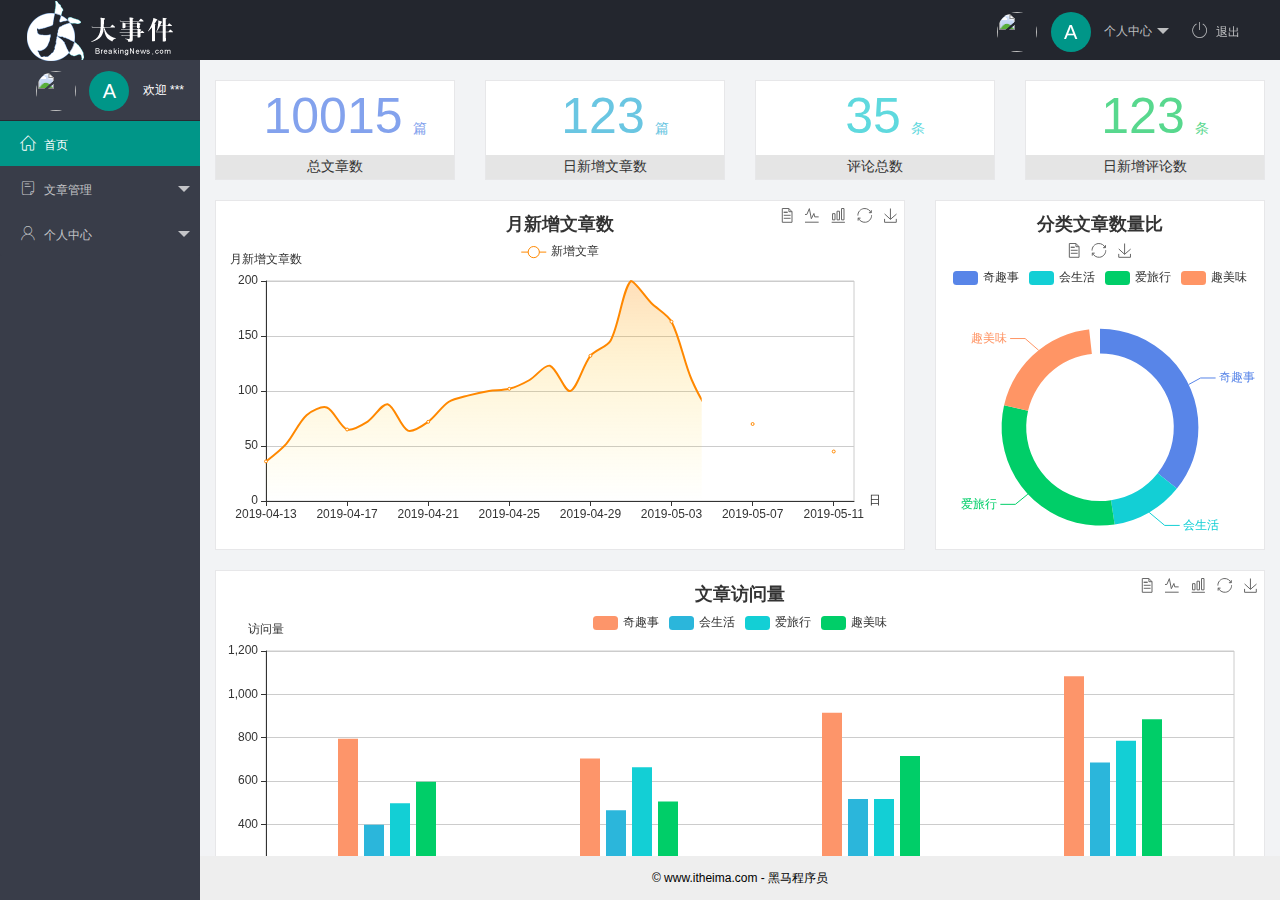
==== commit 0c108f78: "complete" ====
--- a/index.html
+++ b/index.html
@@ -1,18 +1,17 @@
 <!DOCTYPE html>
 <html lang="en">
-<head>
-    <meta charset="UTF-8">
-    <meta http-equiv="X-UA-Compatible" content="IE=edge">
-    <meta name="viewport" content="width=device-width, initial-scale=1.0">
+  <head>
+    <meta charset="UTF-8" />
+    <meta name="viewport" content="width=device-width, initial-scale=1.0" />
     <title>后台主页</title>
-        <!-- 导入 layui 的样式表 -->
-        <link rel="stylesheet" href="/assets/lib/layui/css/layui.css" />
-        <!-- 导入第三方图标库 -->
-        <link rel="stylesheet" href="/assets/fonts/iconfont.css" />
-        <!-- 导入自己的样式表 -->
-        <link rel="stylesheet" href="/assets/css/index.css" />
-</head>
-<body class="layui-layout-body">
+    <!-- 导入 layui 的样式表 -->
+    <link rel="stylesheet" href="/assets/lib/layui/css/layui.css" />
+    <!-- 导入第三方图标库 -->
+    <link rel="stylesheet" href="/assets/fonts/iconfont.css" />
+    <!-- 导入自己的样式表 -->
+    <link rel="stylesheet" href="/assets/css/index.css" />
+  </head>
+  <body class="layui-layout-body">
     <div class="layui-layout layui-layout-admin">
       <div class="layui-header">
         <div class="layui-logo">
@@ -27,13 +26,13 @@
               个人中心
             </a>
             <dl class="layui-nav-child">
-              <dd><a href="">基本资料</a></dd>
-              <dd><a href="">更换头像</a></dd>
-              <dd><a href="">重置密码</a></dd>
+              <dd><a href="/user/user_info.html" target="fm">基本资料</a></dd>
+              <dd><a href="/user/user_avatar.html" target="fm">更换头像</a></dd>
+              <dd><a href="/user/user_pwd.html" target="fm">重置密码</a></dd>
             </dl>
           </li>
           <li class="layui-nav-item">
-            <a href=""><span class="iconfont icon-tuichu"></span>退出</a>
+            <a href="javascript:;" id="btnLogout"><span class="iconfont icon-tuichu"></span>退出</a>
           </li>
         </ul>
       </div>
@@ -54,13 +53,13 @@
               <a class="" href="javascript:;"><span class="iconfont icon-16"></span>文章管理</a>
               <dl class="layui-nav-child">
                 <dd>
-                  <a href="javascript:;"><i class="layui-icon layui-icon-app"></i>文章类别</a>
+                  <a href="/article/art_cate.html" target="fm"><i class="layui-icon layui-icon-app"></i>文章类别</a>
                 </dd>
                 <dd>
-                  <a href="javascript:;"><i class="layui-icon layui-icon-app"></i>文章列表</a>
+                  <a href="/article/art_list.html" target="fm"><i class="layui-icon layui-icon-app"></i>文章列表</a>
                 </dd>
                 <dd>
-                  <a href="javascript:;"><i class="layui-icon layui-icon-app"></i>发布文章</a>
+                  <a href="/article/art_pub.html" target="fm"><i class="layui-icon layui-icon-app"></i>发布文章</a>
                 </dd>
               </dl>
             </li>
@@ -68,13 +67,13 @@
               <a href="javascript:;"><span class="iconfont icon-user"></span>个人中心</a>
               <dl class="layui-nav-child">
                 <dd>
-                  <a href="javascript:;"><i class="layui-icon layui-icon-app"></i>基本资料</a>
+                  <a href="/user/user_info.html" target="fm"><i class="layui-icon layui-icon-app"></i>基本资料</a>
                 </dd>
                 <dd>
-                  <a href="javascript:;"><i class="layui-icon layui-icon-app"></i>更换头像</a>
+                  <a href="/user/user_avatar.html" target="fm"><i class="layui-icon layui-icon-app"></i>更换头像</a>
                 </dd>
                 <dd>
-                  <a href="javascript:;"><i class="layui-icon layui-icon-app"></i>重置密码</a>
+                  <a href="/user/user_pwd.html" target="fm"><i class="layui-icon layui-icon-app"></i>重置密码</a>
                 </dd>
               </dl>
             </li>
@@ -94,11 +93,11 @@
     </div>
     <!-- 导入 layui 的JS文件 -->
     <script src="/assets/lib/layui/layui.all.js"></script>
-        <!-- 导入 jQuery -->
-        <script src="/assets/lib/jquery.js"></script>
-        <!-- 导入自己封装的 baseAPI -->
-        <script src="/assets/js/baseAPI.js"></script>
-        <!-- 导入自己的 js 文件 -->
-        <script src="/assets/js/index.js"></script>
+    <!-- 导入 jQuery -->
+    <script src="/assets/lib/jquery.js"></script>
+    <!-- 导入自己封装的 baseAPI -->
+    <script src="/assets/js/baseAPI.js"></script>
+    <!-- 导入自己的 js 文件 -->
+    <script src="/assets/js/index.js"></script>
   </body>
-</html>+</html>
--- a/assets/css/index.css
+++ b/assets/css/index.css
@@ -56,3 +56,7 @@
   top: 4px;
   margin-right: 10px;
 }
+
+.layui-nav-item a {
+  font-size: 12px;
+}
